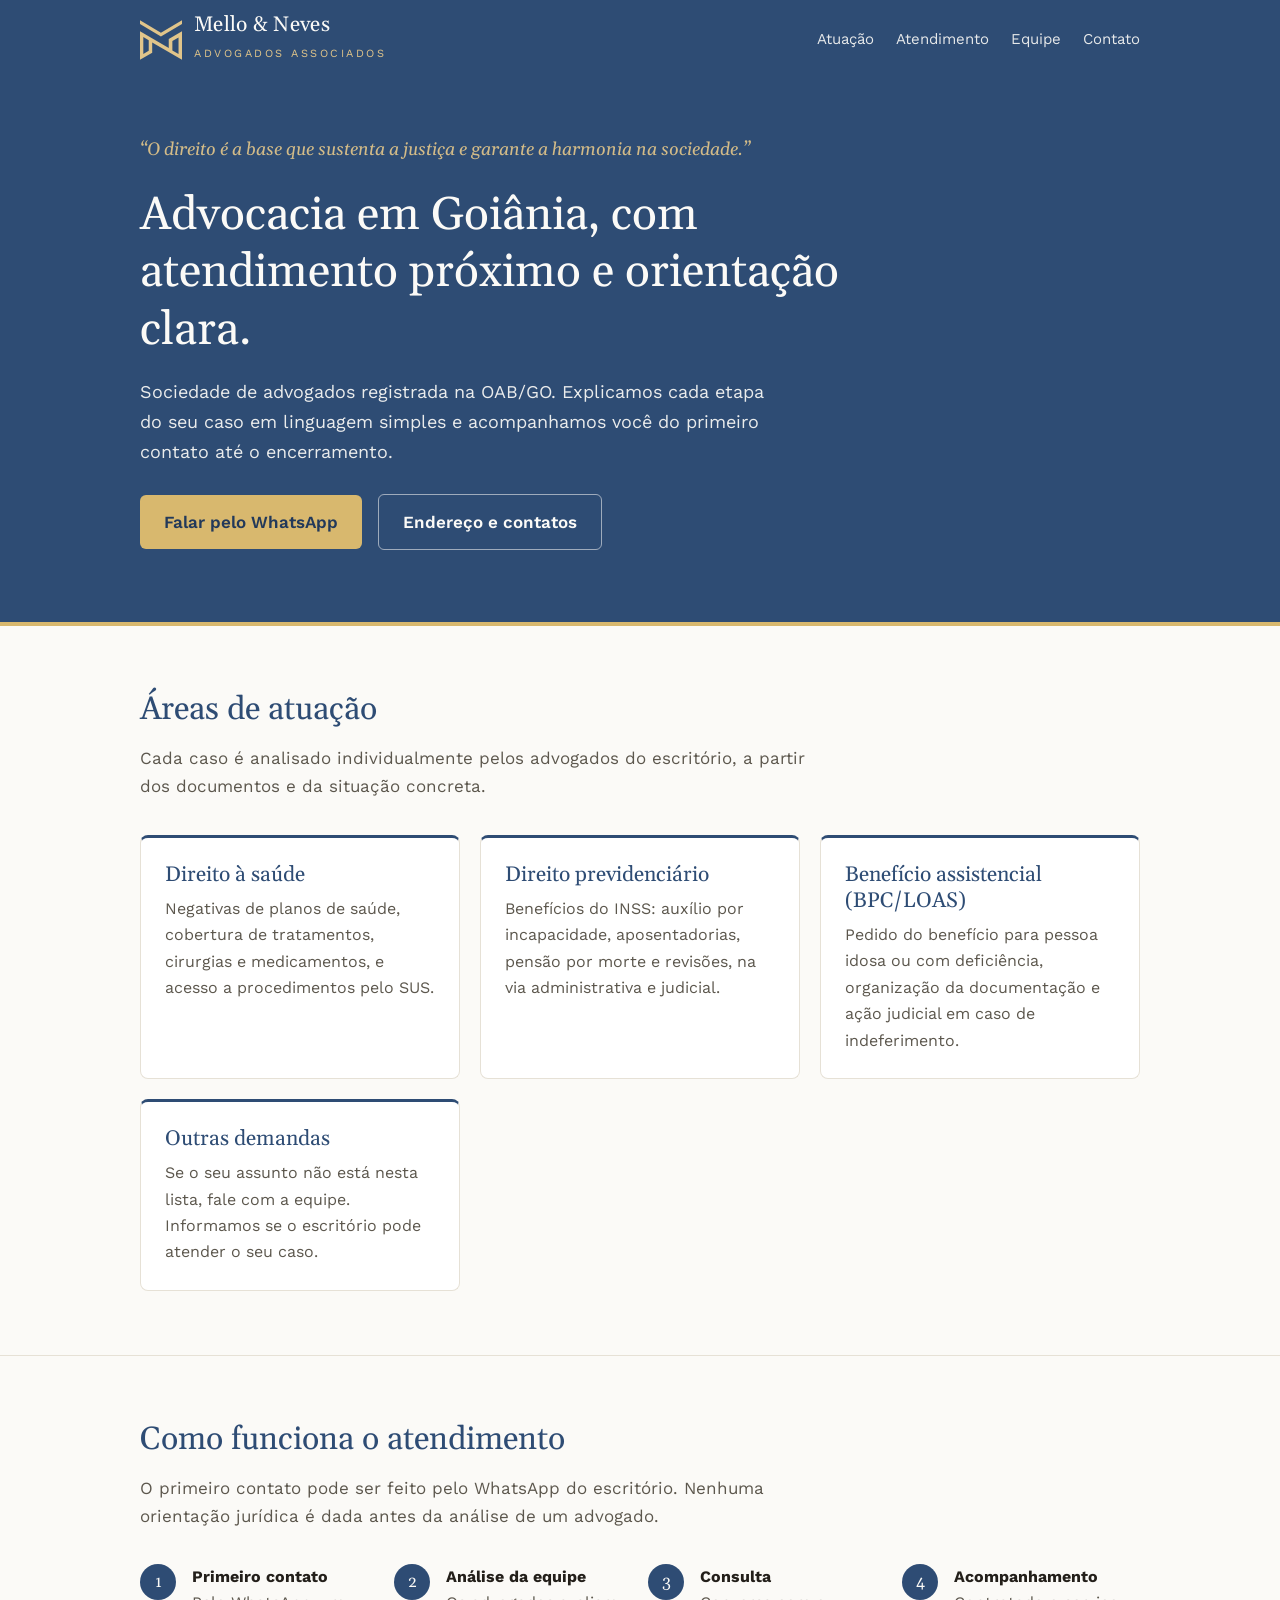
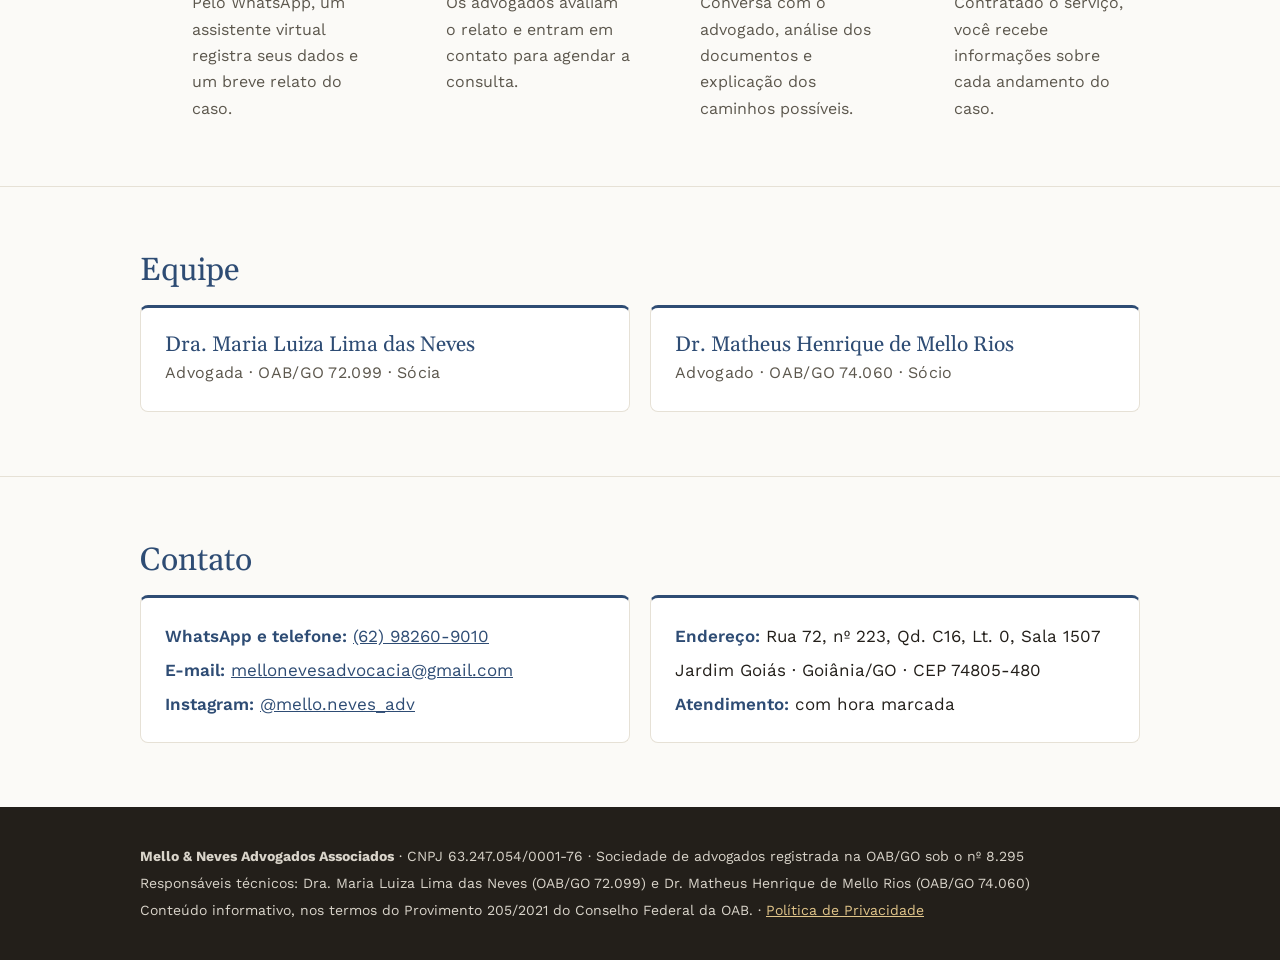
==== index.html @ 1bf3e67e "Site do escritorio: pagina inicial e politica de privacidade" ====
<!doctype html>
<html lang="pt-BR">
<head>
<meta charset="utf-8">
<meta name="viewport" content="width=device-width, initial-scale=1">
<title>Mello &amp; Neves Advogados Associados · Goiânia</title>
<meta name="description" content="Mello & Neves Advogados Associados, sociedade de advogados registrada na OAB/GO sob o nº 8.295, em Goiânia. Atuação em direito à saúde, previdenciário e assistencial (BPC/LOAS).">
<link rel="icon" href="favicon.svg" type="image/svg+xml">
<link rel="preconnect" href="https://fonts.googleapis.com">
<link rel="preconnect" href="https://fonts.gstatic.com" crossorigin>
<link href="https://fonts.googleapis.com/css2?family=Gelasio&family=Work+Sans:wght@400;600&display=swap" rel="stylesheet">
<link rel="stylesheet" href="estilo.css">
</head>
<body>

<header class="topo">
  <div class="conteudo">
    <a class="marca" href="#inicio" aria-label="Mello & Neves Advogados Associados, início">
      <svg viewBox="0 0 279 263" aria-hidden="true"><path fill="#E1C58A" fill-rule="evenodd" d="M0,0 L139,83 L279,0 L279,26 L139,108 L0,26 Z M0,73 L0,263 L81,217 L81,148 L279,263 L279,73 L191,125 L191,185 Z M22,112 L58,133 L58,203 L22,224 Z M215,138 L256,115 L256,224 L215,201 Z"/></svg>
      <div><strong>Mello &amp; Neves</strong><span>Advogados Associados</span></div>
    </a>
    <nav class="menu" aria-label="Seções">
      <a href="#atuacao">Atuação</a>
      <a href="#atendimento">Atendimento</a>
      <a href="#equipe">Equipe</a>
      <a href="#contato">Contato</a>
    </nav>
  </div>
</header>

<main id="inicio">
  <div class="abertura">
    <div class="conteudo">
      <p class="lema">“O direito é a base que sustenta a justiça e garante a harmonia na sociedade.”</p>
      <h1>Advocacia em Goiânia, com atendimento próximo e orientação clara.</h1>
      <p>Sociedade de advogados registrada na OAB/GO. Explicamos cada etapa do seu caso em linguagem simples e acompanhamos você do primeiro contato até o encerramento.</p>
      <a class="botao" href="https://wa.me/5562982609010">Falar pelo WhatsApp</a>
      <a class="botao secundario" href="#contato">Endereço e contatos</a>
    </div>
  </div>

  <section id="atuacao">
    <div class="conteudo">
      <h2>Áreas de atuação</h2>
      <p class="intro">Cada caso é analisado individualmente pelos advogados do escritório, a partir dos documentos e da situação concreta.</p>
      <div class="grade">
        <article class="cartao">
          <h3>Direito à saúde</h3>
          <p>Negativas de planos de saúde, cobertura de tratamentos, cirurgias e medicamentos, e acesso a procedimentos pelo SUS.</p>
        </article>
        <article class="cartao">
          <h3>Direito previdenciário</h3>
          <p>Benefícios do INSS: auxílio por incapacidade, aposentadorias, pensão por morte e revisões, na via administrativa e judicial.</p>
        </article>
        <article class="cartao">
          <h3>Benefício assistencial (BPC/LOAS)</h3>
          <p>Pedido do benefício para pessoa idosa ou com deficiência, organização da documentação e ação judicial em caso de indeferimento.</p>
        </article>
        <article class="cartao">
          <h3>Outras demandas</h3>
          <p>Se o seu assunto não está nesta lista, fale com a equipe. Informamos se o escritório pode atender o seu caso.</p>
        </article>
      </div>
    </div>
  </section>

  <section id="atendimento">
    <div class="conteudo">
      <h2>Como funciona o atendimento</h2>
      <p class="intro">O primeiro contato pode ser feito pelo WhatsApp do escritório. Nenhuma orientação jurídica é dada antes da análise de um advogado.</p>
      <ol class="passos">
        <li><strong>Primeiro contato</strong>Pelo WhatsApp, um assistente virtual registra seus dados e um breve relato do caso.</li>
        <li><strong>Análise da equipe</strong>Os advogados avaliam o relato e entram em contato para agendar a consulta.</li>
        <li><strong>Consulta</strong>Conversa com o advogado, análise dos documentos e explicação dos caminhos possíveis.</li>
        <li><strong>Acompanhamento</strong>Contratado o serviço, você recebe informações sobre cada andamento do caso.</li>
      </ol>
    </div>
  </section>

  <section id="equipe" class="equipe">
    <div class="conteudo">
      <h2>Equipe</h2>
      <div class="grade">
        <article class="cartao">
          <h3>Dra. Maria Luiza Lima das Neves</h3>
          <p class="oab">Advogada · OAB/GO 72.099 · Sócia</p>
        </article>
        <article class="cartao">
          <h3>Dr. Matheus Henrique de Mello Rios</h3>
          <p class="oab">Advogado · OAB/GO 74.060 · Sócio</p>
        </article>
      </div>
    </div>
  </section>

  <section id="contato">
    <div class="conteudo">
      <h2>Contato</h2>
      <div class="grade">
        <address class="contato-dados cartao">
          <span><b>WhatsApp e telefone:</b> <a href="https://wa.me/5562982609010">(62) 98260-9010</a></span>
          <span><b>E-mail:</b> <a href="mailto:mellonevesadvocacia@gmail.com">mellonevesadvocacia@gmail.com</a></span>
          <span><b>Instagram:</b> <a href="https://www.instagram.com/mello.neves_adv/">@mello.neves_adv</a></span>
        </address>
        <address class="contato-dados cartao">
          <span><b>Endereço:</b> Rua 72, nº 223, Qd. C16, Lt. 0, Sala 1507</span>
          <span>Jardim Goiás · Goiânia/GO · CEP 74805-480</span>
          <span><b>Atendimento:</b> com hora marcada</span>
        </address>
      </div>
    </div>
  </section>
</main>

<footer class="rodape">
  <div class="conteudo">
    <p><strong>Mello &amp; Neves Advogados Associados</strong> · CNPJ 63.247.054/0001-76 · Sociedade de advogados registrada na OAB/GO sob o nº 8.295</p>
    <p>Responsáveis técnicos: Dra. Maria Luiza Lima das Neves (OAB/GO 72.099) e Dr. Matheus Henrique de Mello Rios (OAB/GO 74.060)</p>
    <p>Conteúdo informativo, nos termos do Provimento 205/2021 do Conselho Federal da OAB. · <a href="privacidade.html">Política de Privacidade</a></p>
  </div>
</footer>

</body>
</html>
---- estilo.css ----
/* Mello & Neves — identidade visual: azul #2E4C74, papel #FBFAF7, tinta #231F1A, dourado só como acento */
:root {
  --azul: #2E4C74;
  --azul-escuro: #22395a;
  --papel: #FBFAF7;
  --tinta: #231F1A;
  --grafite: #5C574D;
  --dourado: #D8B86E;
  --dourado-logo: #E1C58A;
  --areia: #B1A892;
  --linha: #E6E1D6;
  --titulo: Georgia, "Gelasio", "Times New Roman", serif;
  --texto: "Work Sans", system-ui, -apple-system, "Segoe UI", Arial, sans-serif;
}
* { box-sizing: border-box; }
html { scroll-behavior: smooth; }
body {
  margin: 0;
  background: var(--papel);
  color: var(--tinta);
  font-family: var(--texto);
  font-size: 17px;
  line-height: 1.65;
}
a { color: var(--azul); }
a:focus-visible, .botao:focus-visible { outline: 3px solid var(--dourado); outline-offset: 3px; }
.conteudo { max-width: 1040px; margin: 0 auto; padding: 0 20px; }
h1, h2, h3 { font-family: var(--titulo); font-weight: normal; color: var(--azul); line-height: 1.25; }
h1 { font-size: clamp(30px, 5vw, 46px); margin: 0 0 18px; }
h2 { font-size: clamp(25px, 3.6vw, 32px); margin: 0 0 14px; }
h3 { font-size: 21px; margin: 0 0 8px; }

/* Cabeçalho */
.topo { background: var(--azul); color: var(--papel); }
.topo .conteudo { display: flex; align-items: center; justify-content: space-between; gap: 16px; padding-top: 14px; padding-bottom: 14px; flex-wrap: wrap; }
.marca { display: flex; align-items: center; gap: 12px; color: var(--papel); text-decoration: none; }
.marca svg { width: 42px; height: 40px; flex: none; }
.marca strong { font-family: var(--titulo); font-weight: normal; font-size: 21px; letter-spacing: .3px; display: block; line-height: 1.1; }
.marca span { font-size: 11px; letter-spacing: 2.5px; text-transform: uppercase; color: var(--dourado-logo); }
.menu { display: flex; gap: 22px; flex-wrap: wrap; }
.menu a { color: var(--papel); text-decoration: none; font-size: 15px; opacity: .9; }
.menu a:hover { opacity: 1; text-decoration: underline; text-decoration-color: var(--dourado); text-underline-offset: 6px; }

/* Abertura */
.abertura { background: var(--azul); color: var(--papel); padding: 56px 0 72px; border-bottom: 4px solid var(--dourado); }
.abertura h1 { color: var(--papel); max-width: 720px; }
.abertura p { max-width: 640px; font-size: 18px; opacity: .92; margin: 0 0 28px; }
.lema { font-family: var(--titulo); font-style: italic; color: var(--dourado-logo); font-size: 17px; margin-bottom: 22px !important; }
.botao { display: inline-block; background: var(--dourado); color: var(--azul-escuro); font-weight: 600; text-decoration: none; padding: 13px 24px; border-radius: 6px; }
.botao:hover { background: var(--dourado-logo); }
.botao.secundario { background: transparent; color: var(--papel); border: 1px solid rgba(251,250,247,.55); margin-left: 10px; }

/* Seções */
section { padding: 64px 0; }
section + section { border-top: 1px solid var(--linha); }
.intro { max-width: 700px; color: var(--grafite); margin: 0 0 34px; }
.grade { display: grid; grid-template-columns: repeat(auto-fit, minmax(260px, 1fr)); gap: 20px; }
.cartao { background: #fff; border: 1px solid var(--linha); border-top: 3px solid var(--azul); border-radius: 8px; padding: 24px; }
.cartao p { margin: 0; color: var(--grafite); font-size: 16px; }
.passos { counter-reset: passo; list-style: none; padding: 0; margin: 0; display: grid; gap: 16px; grid-template-columns: repeat(auto-fit, minmax(220px, 1fr)); }
.passos li { counter-increment: passo; padding-left: 52px; position: relative; color: var(--grafite); font-size: 16px; }
.passos li::before { content: counter(passo); position: absolute; left: 0; top: 0; width: 36px; height: 36px; border-radius: 50%; background: var(--azul); color: var(--papel); font-family: var(--titulo); display: grid; place-items: center; }
.passos strong { color: var(--tinta); display: block; }
.equipe .cartao h3 { margin-bottom: 2px; }
.oab { font-size: 14px; color: var(--grafite); letter-spacing: .3px; }
.contato-dados { display: grid; gap: 6px; font-style: normal; }
.contato-dados b { color: var(--azul); font-weight: 600; }

/* Rodapé */
.rodape { background: var(--tinta); color: #d9d4ca; font-size: 14px; padding: 34px 0; }
.rodape a { color: var(--dourado-logo); }
.rodape p { margin: 4px 0; }

/* Página de texto (privacidade) */
.texto { max-width: 760px; padding: 48px 20px 72px; margin: 0 auto; }
.texto h2 { font-size: 24px; margin-top: 38px; }
.texto p, .texto li { color: var(--tinta); }
.texto .atualizado { color: var(--grafite); font-size: 15px; }

@media (max-width: 600px) {
  body { font-size: 16px; }
  .menu { gap: 16px; }
  .abertura { padding: 40px 0 52px; }
  .botao.secundario { margin: 12px 0 0; }
  section { padding: 48px 0; }
}
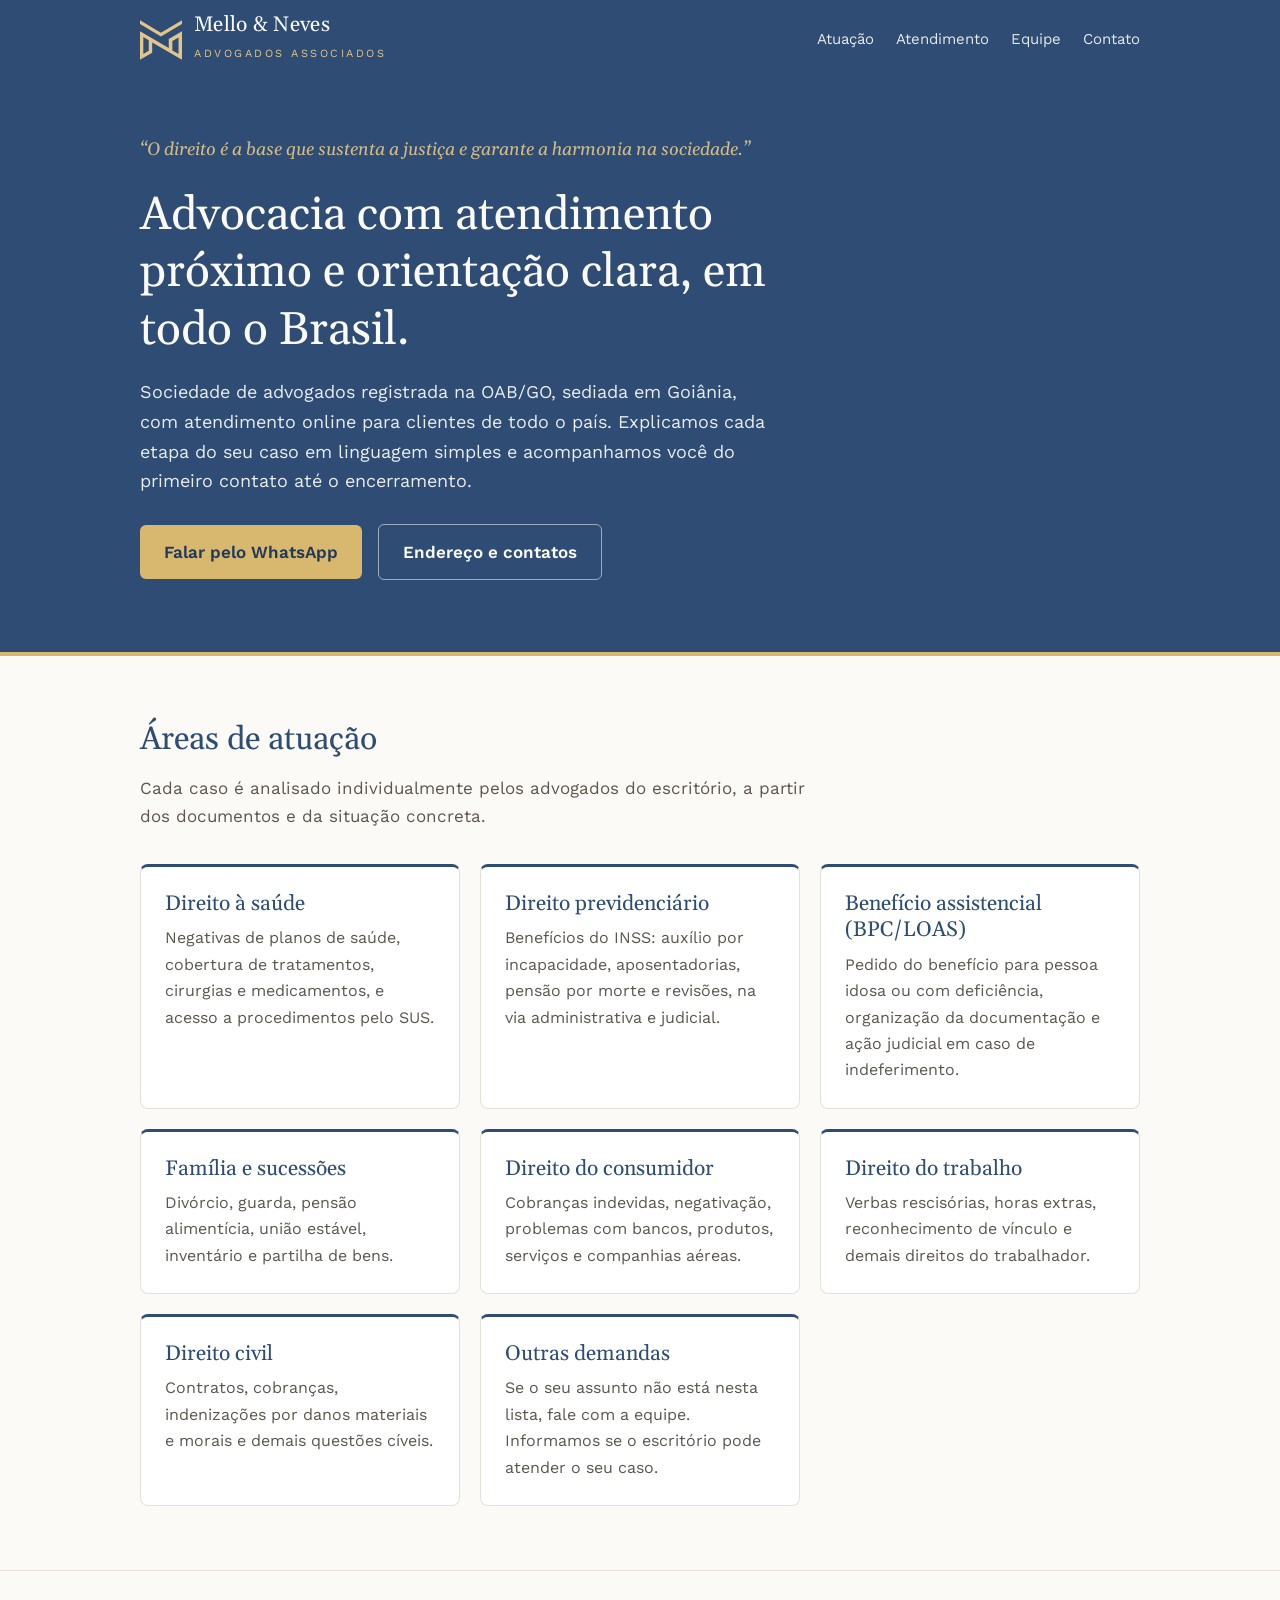
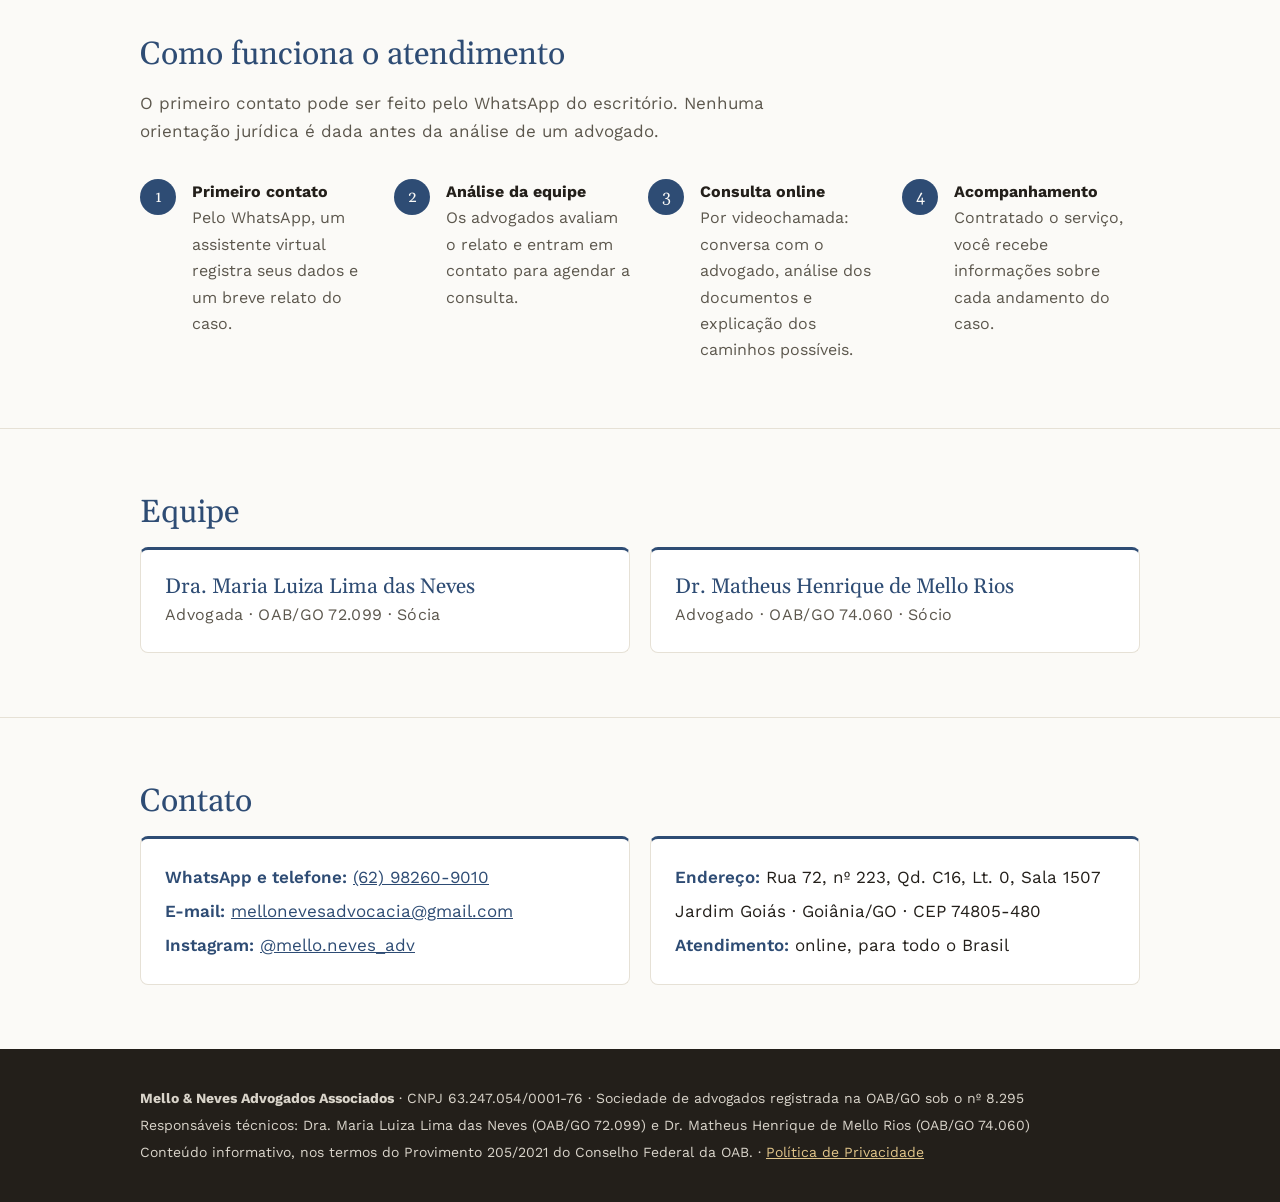
==== commit 997981d0: "Areas, atendimento online em todo o Brasil" ====
--- a/index.html
+++ b/index.html
@@ -3,8 +3,8 @@
 <head>
 <meta charset="utf-8">
 <meta name="viewport" content="width=device-width, initial-scale=1">
-<title>Mello &amp; Neves Advogados Associados · Goiânia</title>
-<meta name="description" content="Mello & Neves Advogados Associados, sociedade de advogados registrada na OAB/GO sob o nº 8.295, em Goiânia. Atuação em direito à saúde, previdenciário e assistencial (BPC/LOAS).">
+<title>Mello &amp; Neves Advogados Associados</title>
+<meta name="description" content="Mello & Neves Advogados Associados, sociedade de advogados registrada na OAB/GO sob o nº 8.295, sediada em Goiânia, com atendimento online em todo o Brasil. Saúde, previdenciário, BPC/LOAS, família, consumidor, trabalho e cível.">
 <link rel="icon" href="favicon.svg" type="image/svg+xml">
 <link rel="preconnect" href="https://fonts.googleapis.com">
 <link rel="preconnect" href="https://fonts.gstatic.com" crossorigin>
@@ -32,8 +32,8 @@
   <div class="abertura">
     <div class="conteudo">
       <p class="lema">“O direito é a base que sustenta a justiça e garante a harmonia na sociedade.”</p>
-      <h1>Advocacia em Goiânia, com atendimento próximo e orientação clara.</h1>
-      <p>Sociedade de advogados registrada na OAB/GO. Explicamos cada etapa do seu caso em linguagem simples e acompanhamos você do primeiro contato até o encerramento.</p>
+      <h1>Advocacia com atendimento próximo e orientação clara, em todo o Brasil.</h1>
+      <p>Sociedade de advogados registrada na OAB/GO, sediada em Goiânia, com atendimento online para clientes de todo o país. Explicamos cada etapa do seu caso em linguagem simples e acompanhamos você do primeiro contato até o encerramento.</p>
       <a class="botao" href="https://wa.me/5562982609010">Falar pelo WhatsApp</a>
       <a class="botao secundario" href="#contato">Endereço e contatos</a>
     </div>
@@ -57,6 +57,22 @@
           <p>Pedido do benefício para pessoa idosa ou com deficiência, organização da documentação e ação judicial em caso de indeferimento.</p>
         </article>
         <article class="cartao">
+          <h3>Família e sucessões</h3>
+          <p>Divórcio, guarda, pensão alimentícia, união estável, inventário e partilha de bens.</p>
+        </article>
+        <article class="cartao">
+          <h3>Direito do consumidor</h3>
+          <p>Cobranças indevidas, negativação, problemas com bancos, produtos, serviços e companhias aéreas.</p>
+        </article>
+        <article class="cartao">
+          <h3>Direito do trabalho</h3>
+          <p>Verbas rescisórias, horas extras, reconhecimento de vínculo e demais direitos do trabalhador.</p>
+        </article>
+        <article class="cartao">
+          <h3>Direito civil</h3>
+          <p>Contratos, cobranças, indenizações por danos materiais e morais e demais questões cíveis.</p>
+        </article>
+        <article class="cartao">
           <h3>Outras demandas</h3>
           <p>Se o seu assunto não está nesta lista, fale com a equipe. Informamos se o escritório pode atender o seu caso.</p>
         </article>
@@ -71,7 +87,7 @@
       <ol class="passos">
         <li><strong>Primeiro contato</strong>Pelo WhatsApp, um assistente virtual registra seus dados e um breve relato do caso.</li>
         <li><strong>Análise da equipe</strong>Os advogados avaliam o relato e entram em contato para agendar a consulta.</li>
-        <li><strong>Consulta</strong>Conversa com o advogado, análise dos documentos e explicação dos caminhos possíveis.</li>
+        <li><strong>Consulta online</strong>Por videochamada: conversa com o advogado, análise dos documentos e explicação dos caminhos possíveis.</li>
         <li><strong>Acompanhamento</strong>Contratado o serviço, você recebe informações sobre cada andamento do caso.</li>
       </ol>
     </div>
@@ -105,7 +121,7 @@
         <address class="contato-dados cartao">
           <span><b>Endereço:</b> Rua 72, nº 223, Qd. C16, Lt. 0, Sala 1507</span>
           <span>Jardim Goiás · Goiânia/GO · CEP 74805-480</span>
-          <span><b>Atendimento:</b> com hora marcada</span>
+          <span><b>Atendimento:</b> online, para todo o Brasil</span>
         </address>
       </div>
     </div>
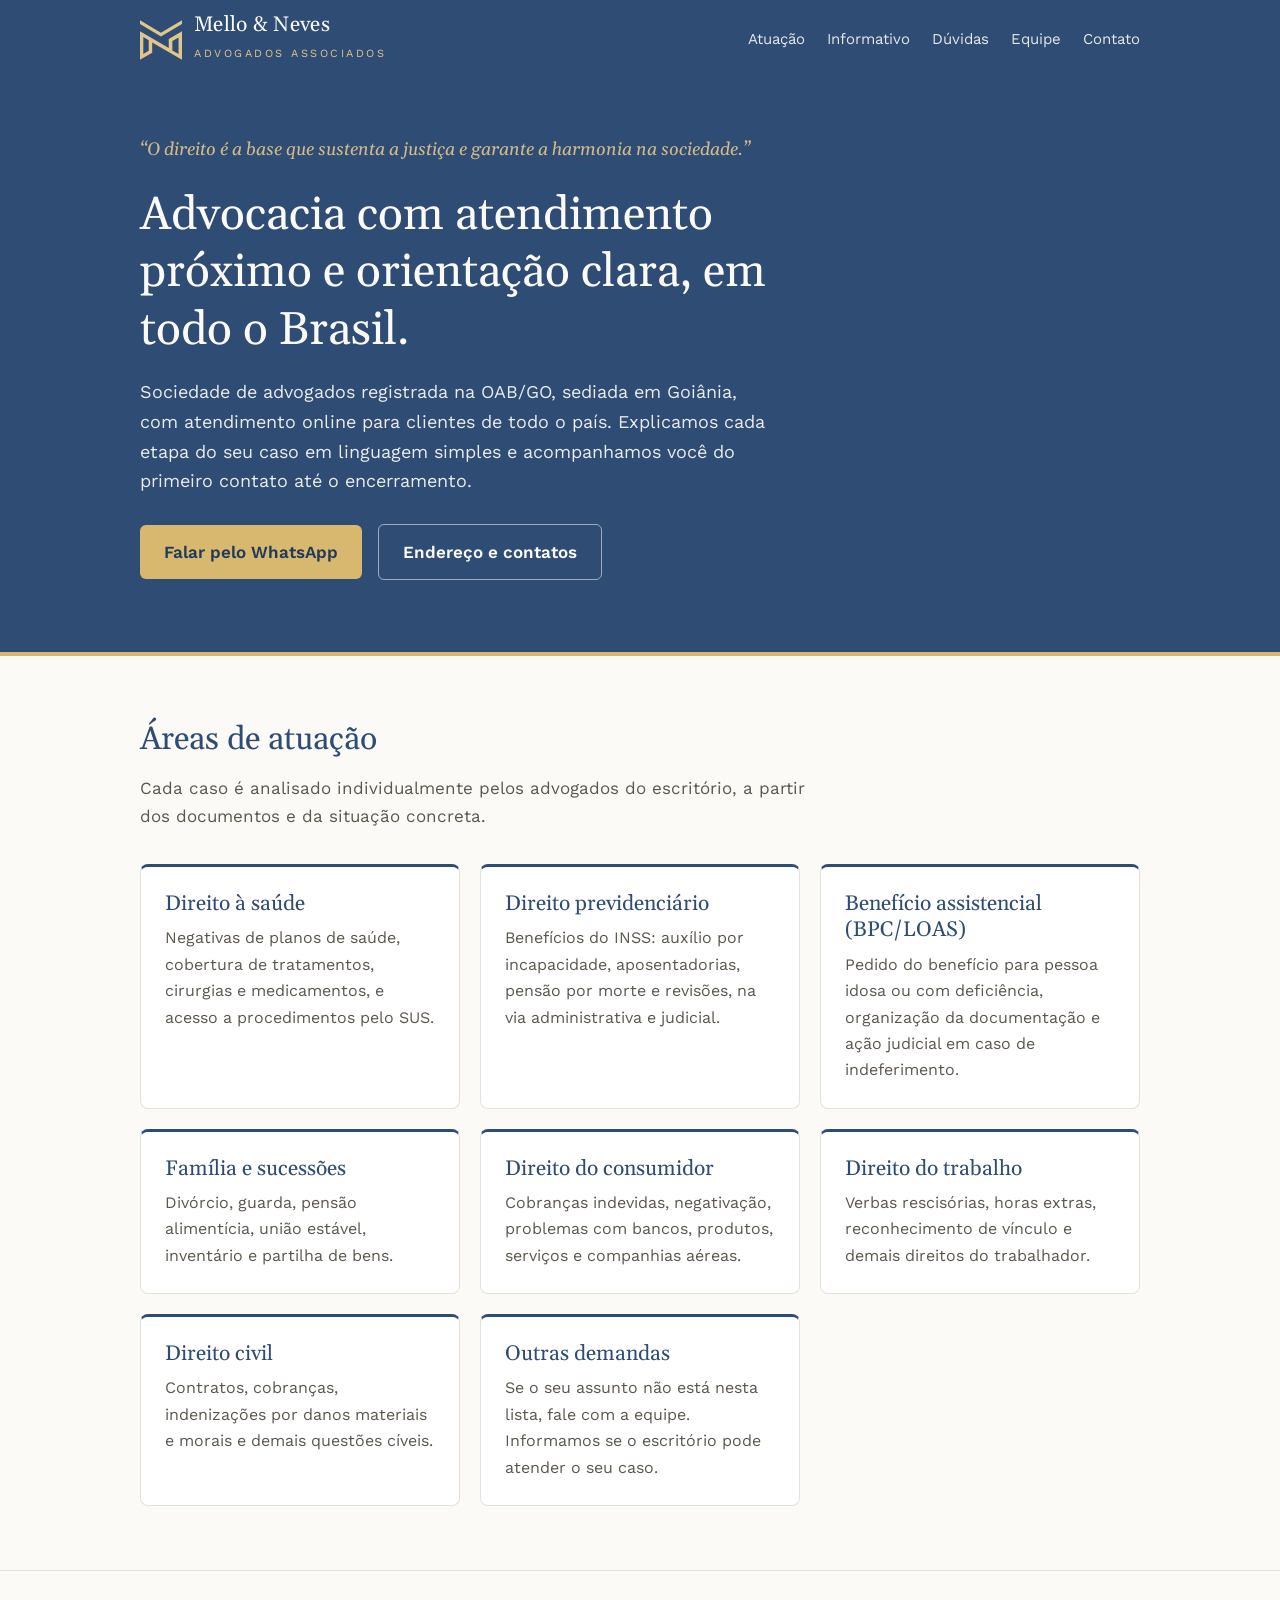
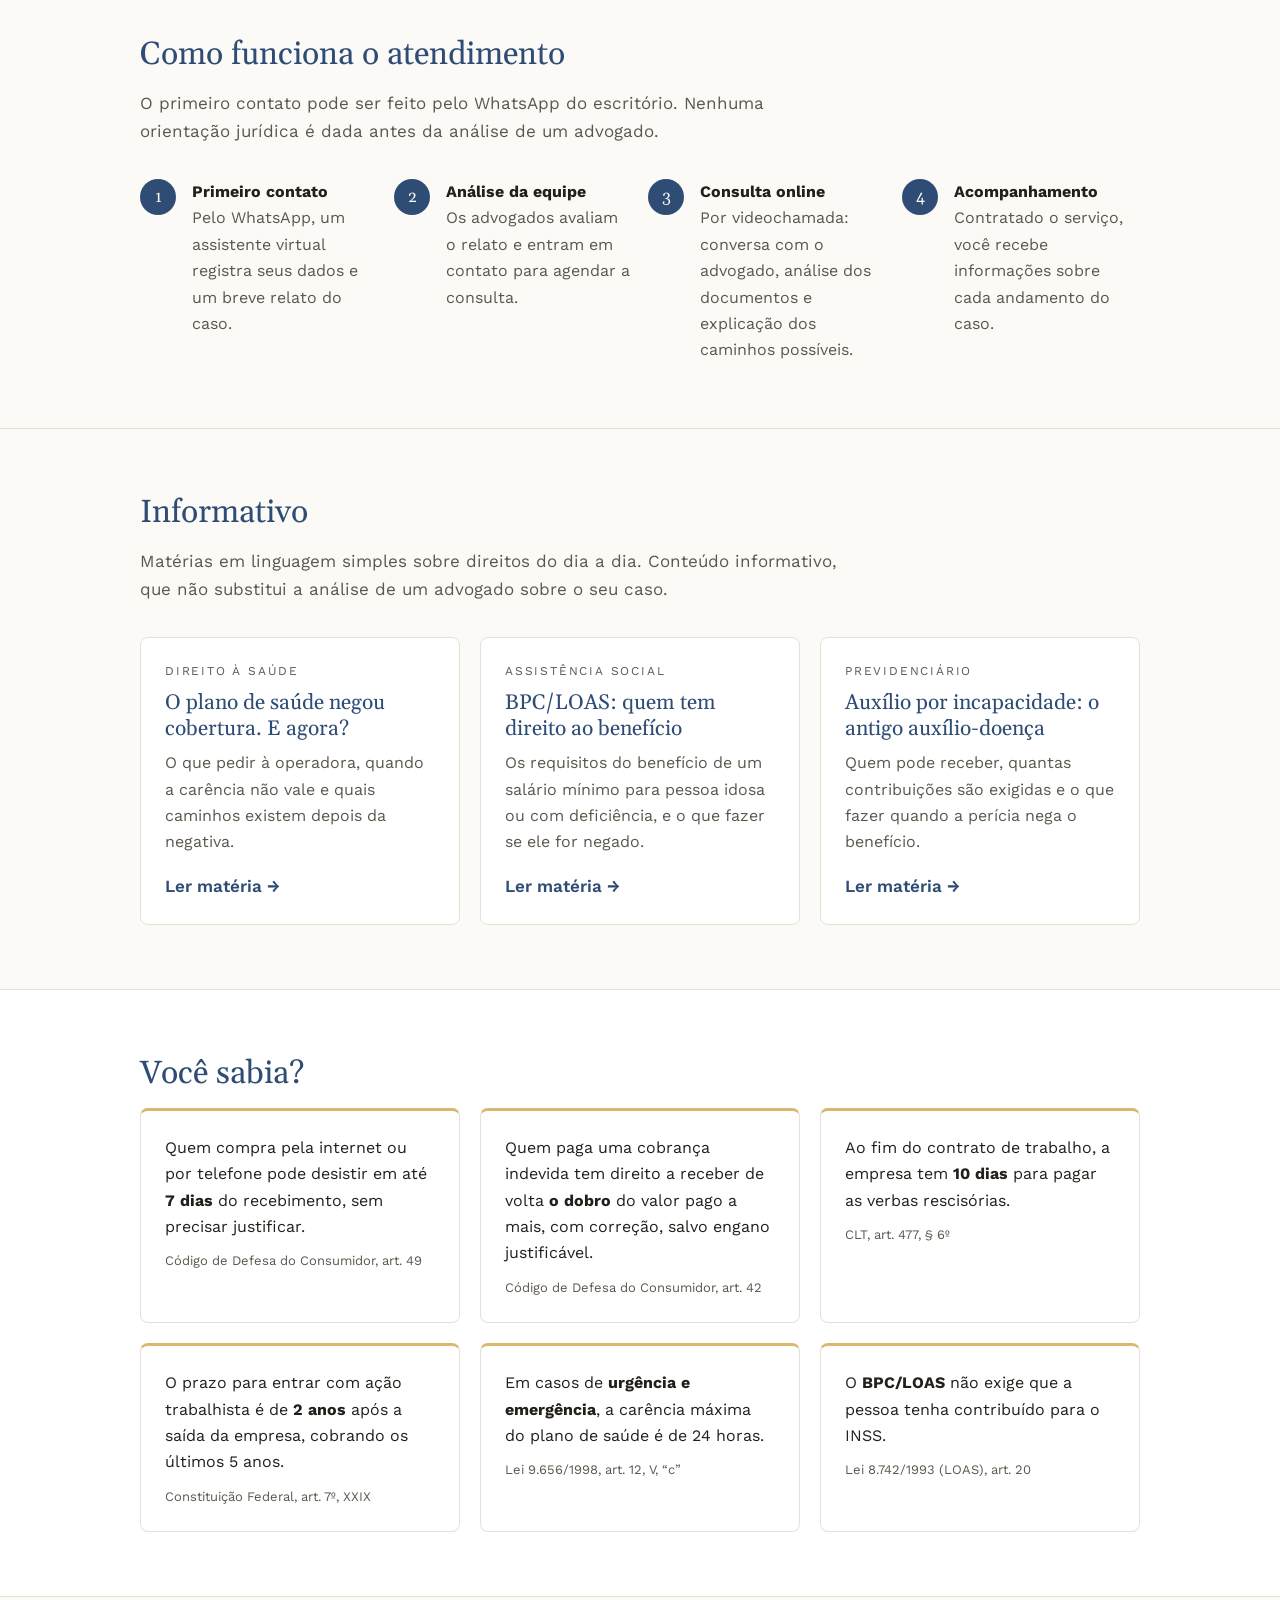
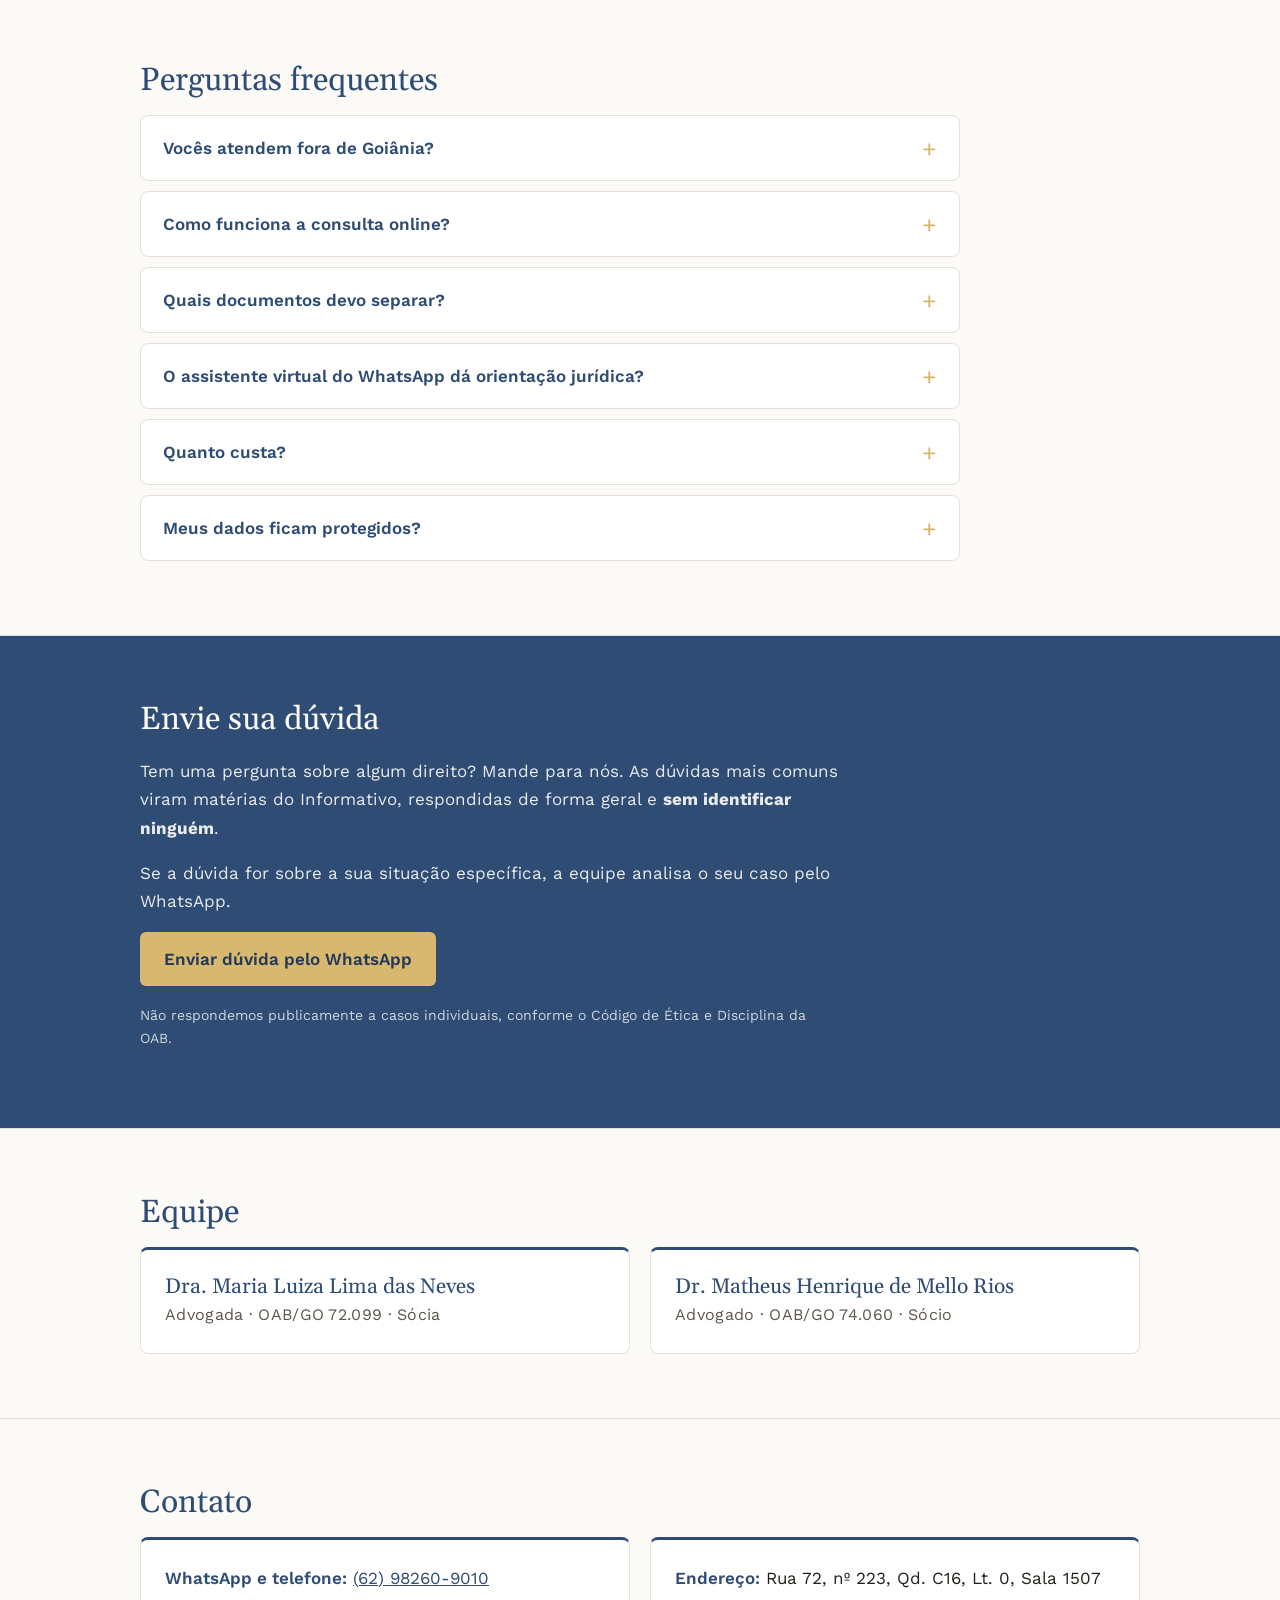
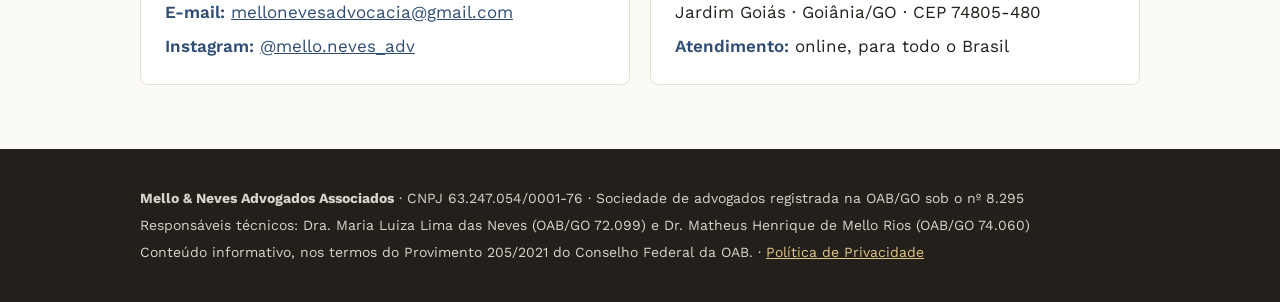
==== commit 74593c5c: "Informativo, Voce sabia, perguntas frequentes e envio de duvidas (RASCUNHO, nao publicado)" ====
--- a/index.html
+++ b/index.html
@@ -21,7 +21,8 @@
     </a>
     <nav class="menu" aria-label="Seções">
       <a href="#atuacao">Atuação</a>
-      <a href="#atendimento">Atendimento</a>
+      <a href="#informativo">Informativo</a>
+      <a href="#perguntas">Dúvidas</a>
       <a href="#equipe">Equipe</a>
       <a href="#contato">Contato</a>
     </nav>
@@ -90,6 +91,87 @@
         <li><strong>Consulta online</strong>Por videochamada: conversa com o advogado, análise dos documentos e explicação dos caminhos possíveis.</li>
         <li><strong>Acompanhamento</strong>Contratado o serviço, você recebe informações sobre cada andamento do caso.</li>
       </ol>
+    </div>
+  </section>
+
+  <section id="informativo">
+    <div class="conteudo">
+      <h2>Informativo</h2>
+      <p class="intro">Matérias em linguagem simples sobre direitos do dia a dia. Conteúdo informativo, que não substitui a análise de um advogado sobre o seu caso.</p>
+      <div class="materias">
+        <article class="materia">
+          <span class="tema">Direito à saúde</span>
+          <h3><a href="artigos/plano-de-saude-negou.html">O plano de saúde negou cobertura. E agora?</a></h3>
+          <p>O que pedir à operadora, quando a carência não vale e quais caminhos existem depois da negativa.</p>
+          <a class="ler" href="artigos/plano-de-saude-negou.html">Ler matéria →</a>
+        </article>
+        <article class="materia">
+          <span class="tema">Assistência social</span>
+          <h3><a href="artigos/bpc-loas-quem-tem-direito.html">BPC/LOAS: quem tem direito ao benefício</a></h3>
+          <p>Os requisitos do benefício de um salário mínimo para pessoa idosa ou com deficiência, e o que fazer se ele for negado.</p>
+          <a class="ler" href="artigos/bpc-loas-quem-tem-direito.html">Ler matéria →</a>
+        </article>
+        <article class="materia">
+          <span class="tema">Previdenciário</span>
+          <h3><a href="artigos/auxilio-por-incapacidade.html">Auxílio por incapacidade: o antigo auxílio-doença</a></h3>
+          <p>Quem pode receber, quantas contribuições são exigidas e o que fazer quando a perícia nega o benefício.</p>
+          <a class="ler" href="artigos/auxilio-por-incapacidade.html">Ler matéria →</a>
+        </article>
+      </div>
+    </div>
+  </section>
+
+  <section class="saber">
+    <div class="conteudo">
+      <h2>Você sabia?</h2>
+      <div class="grade">
+        <div class="cartao"><p>Quem compra pela internet ou por telefone pode desistir em até <strong>7 dias</strong> do recebimento, sem precisar justificar.</p><span class="fonte">Código de Defesa do Consumidor, art. 49</span></div>
+        <div class="cartao"><p>Quem paga uma cobrança indevida tem direito a receber de volta <strong>o dobro</strong> do valor pago a mais, com correção, salvo engano justificável.</p><span class="fonte">Código de Defesa do Consumidor, art. 42</span></div>
+        <div class="cartao"><p>Ao fim do contrato de trabalho, a empresa tem <strong>10 dias</strong> para pagar as verbas rescisórias.</p><span class="fonte">CLT, art. 477, § 6º</span></div>
+        <div class="cartao"><p>O prazo para entrar com ação trabalhista é de <strong>2 anos</strong> após a saída da empresa, cobrando os últimos 5 anos.</p><span class="fonte">Constituição Federal, art. 7º, XXIX</span></div>
+        <div class="cartao"><p>Em casos de <strong>urgência e emergência</strong>, a carência máxima do plano de saúde é de 24 horas.</p><span class="fonte">Lei 9.656/1998, art. 12, V, “c”</span></div>
+        <div class="cartao"><p>O <strong>BPC/LOAS</strong> não exige que a pessoa tenha contribuído para o INSS.</p><span class="fonte">Lei 8.742/1993 (LOAS), art. 20</span></div>
+      </div>
+    </div>
+  </section>
+
+  <section id="perguntas" class="faq">
+    <div class="conteudo">
+      <h2>Perguntas frequentes</h2>
+      <details>
+        <summary>Vocês atendem fora de Goiânia?</summary>
+        <p>Sim. O atendimento é online, por WhatsApp e videochamada, para clientes de todo o Brasil. Processos eletrônicos permitem atuar em qualquer estado.</p>
+      </details>
+      <details>
+        <summary>Como funciona a consulta online?</summary>
+        <p>Depois do primeiro contato pelo WhatsApp, a equipe agenda uma videochamada. Você conversa com o advogado, envia os documentos e recebe a explicação dos caminhos possíveis para o seu caso.</p>
+      </details>
+      <details>
+        <summary>Quais documentos devo separar?</summary>
+        <p>Depende do assunto. No primeiro contato pelo WhatsApp, o assistente virtual informa a lista de documentos mais importantes para o seu tipo de caso.</p>
+      </details>
+      <details>
+        <summary>O assistente virtual do WhatsApp dá orientação jurídica?</summary>
+        <p>Não. Ele só registra seus dados e um breve relato para a equipe. Toda orientação é dada por um advogado, depois de analisar o seu caso. Você pode pedir a qualquer momento para falar com uma pessoa.</p>
+      </details>
+      <details>
+        <summary>Quanto custa?</summary>
+        <p>Os honorários dependem do tipo de caso e são informados pela equipe depois da análise, de forma clara e por escrito, observando a tabela da OAB/GO.</p>
+      </details>
+      <details>
+        <summary>Meus dados ficam protegidos?</summary>
+        <p>Sim. Tudo o que você nos conta é protegido pelo sigilo profissional da advocacia e pela LGPD. Veja a nossa <a href="privacidade.html">Política de Privacidade</a>.</p>
+      </details>
+    </div>
+  </section>
+
+  <section class="duvida">
+    <div class="conteudo">
+      <h2>Envie sua dúvida</h2>
+      <p>Tem uma pergunta sobre algum direito? Mande para nós. As dúvidas mais comuns viram matérias do Informativo, respondidas de forma geral e <strong>sem identificar ninguém</strong>.</p>
+      <p>Se a dúvida for sobre a sua situação específica, a equipe analisa o seu caso pelo WhatsApp.</p>
+      <a class="botao" href="https://wa.me/5562982609010?text=Ol%C3%A1!%20Tenho%20uma%20d%C3%BAvida%20para%20o%20Informativo%20do%20site%3A%20">Enviar dúvida pelo WhatsApp</a>
+      <p class="aviso">Não respondemos publicamente a casos individuais, conforme o Código de Ética e Disciplina da OAB.</p>
     </div>
   </section>
 
--- a/estilo.css
+++ b/estilo.css
@@ -66,6 +66,43 @@
 .contato-dados { display: grid; gap: 6px; font-style: normal; }
 .contato-dados b { color: var(--azul); font-weight: 600; }
 
+/* Você sabia? */
+.saber { background: #fff; }
+.saber .cartao { border-top-color: var(--dourado); }
+.saber .cartao p { color: var(--tinta); }
+.saber .fonte { display: block; margin-top: 10px; font-size: 13px; color: var(--grafite); }
+
+/* Informativo */
+.materias { display: grid; grid-template-columns: repeat(auto-fit, minmax(280px, 1fr)); gap: 20px; }
+.materia { background: #fff; border: 1px solid var(--linha); border-radius: 8px; padding: 24px; display: flex; flex-direction: column; }
+.materia .tema { font-size: 12px; letter-spacing: 1.8px; text-transform: uppercase; color: var(--grafite); margin-bottom: 8px; }
+.materia h3 a { text-decoration: none; }
+.materia h3 a:hover { text-decoration: underline; }
+.materia p { color: var(--grafite); font-size: 16px; margin: 0 0 16px; flex: 1; }
+.materia .ler { font-weight: 600; text-decoration: none; }
+.mais { margin-top: 26px; }
+
+/* Perguntas frequentes */
+.faq details { background: #fff; border: 1px solid var(--linha); border-radius: 8px; padding: 0 22px; margin-bottom: 10px; max-width: 820px; }
+.faq summary { cursor: pointer; padding: 18px 0; font-weight: 600; color: var(--azul); list-style: none; position: relative; padding-right: 28px; }
+.faq summary::-webkit-details-marker { display: none; }
+.faq summary::after { content: "+"; position: absolute; right: 0; top: 14px; font-size: 24px; font-weight: normal; color: var(--dourado); }
+.faq details[open] summary::after { content: "–"; }
+.faq details p { margin: 0 0 18px; color: var(--grafite); }
+
+/* Envie sua dúvida */
+.duvida { background: var(--azul); color: var(--papel); }
+.duvida h2 { color: var(--papel); }
+.duvida p { max-width: 700px; opacity: .92; }
+.duvida .aviso { font-size: 14px; opacity: .8; margin-top: 18px; }
+
+/* Matéria (página) */
+.artigo .tema { font-size: 13px; letter-spacing: 1.8px; text-transform: uppercase; color: var(--grafite); margin: 0 0 6px; }
+.artigo h1 { font-size: clamp(28px, 4.4vw, 38px); }
+.artigo .resumo { font-size: 19px; color: var(--grafite); }
+.artigo blockquote { margin: 26px 0; padding: 16px 20px; background: #fff; border-left: 4px solid var(--dourado); border-radius: 0 8px 8px 0; }
+.artigo .nota { margin-top: 40px; padding: 18px 20px; background: #fff; border: 1px solid var(--linha); border-radius: 8px; font-size: 15px; color: var(--grafite); }
+
 /* Rodapé */
 .rodape { background: var(--tinta); color: #d9d4ca; font-size: 14px; padding: 34px 0; }
 .rodape a { color: var(--dourado-logo); }
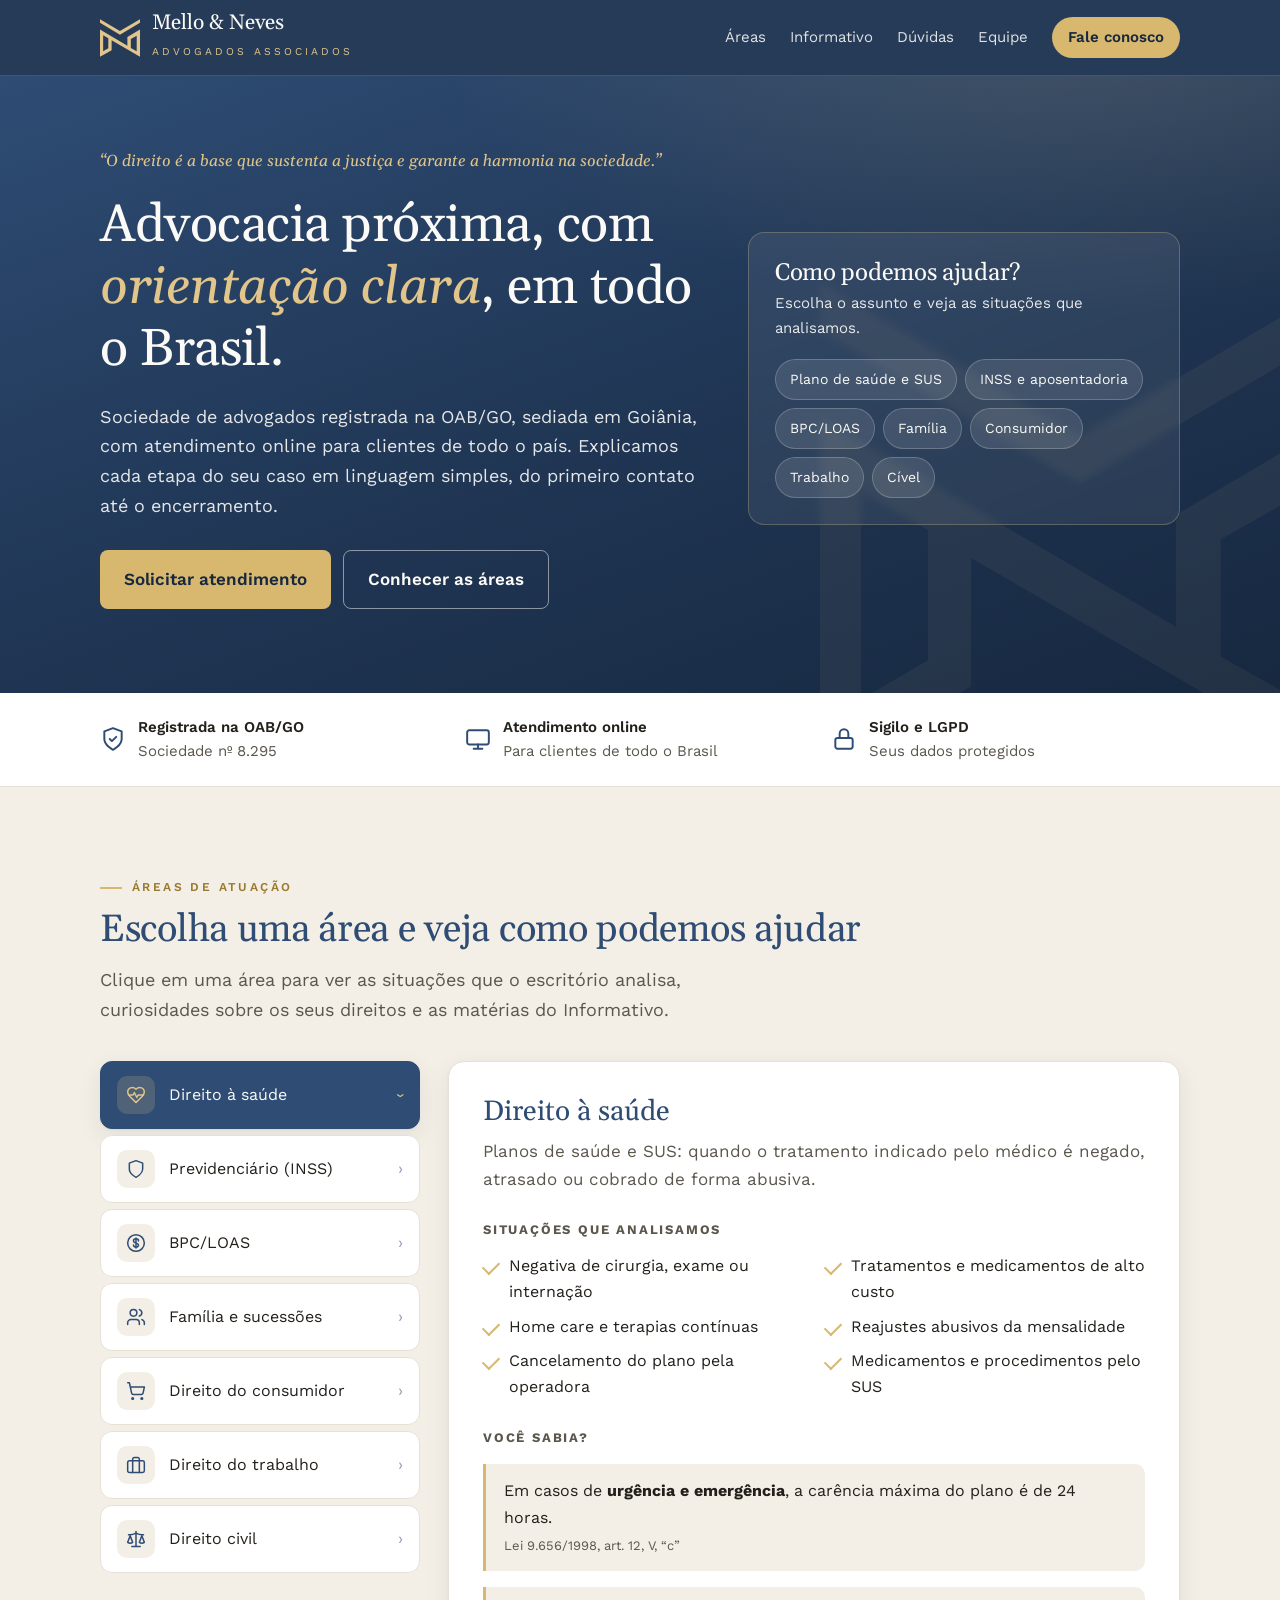
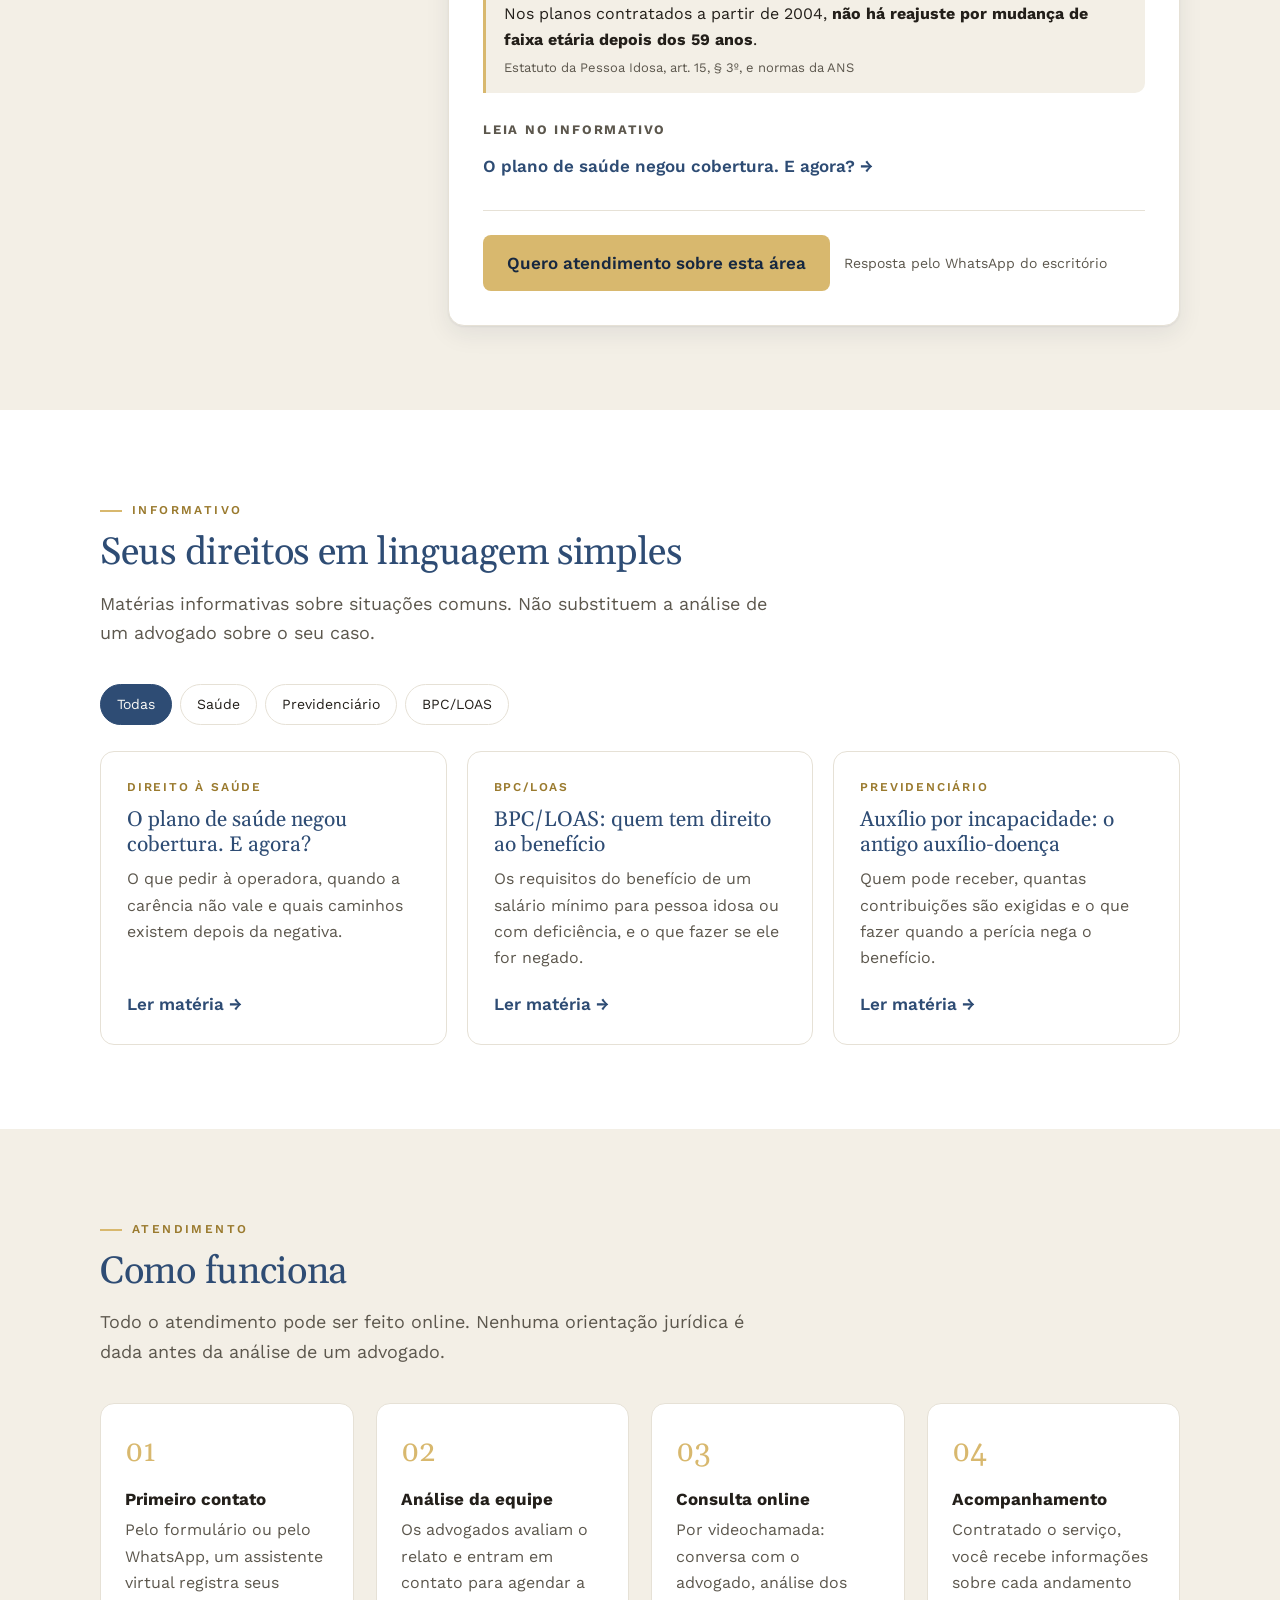
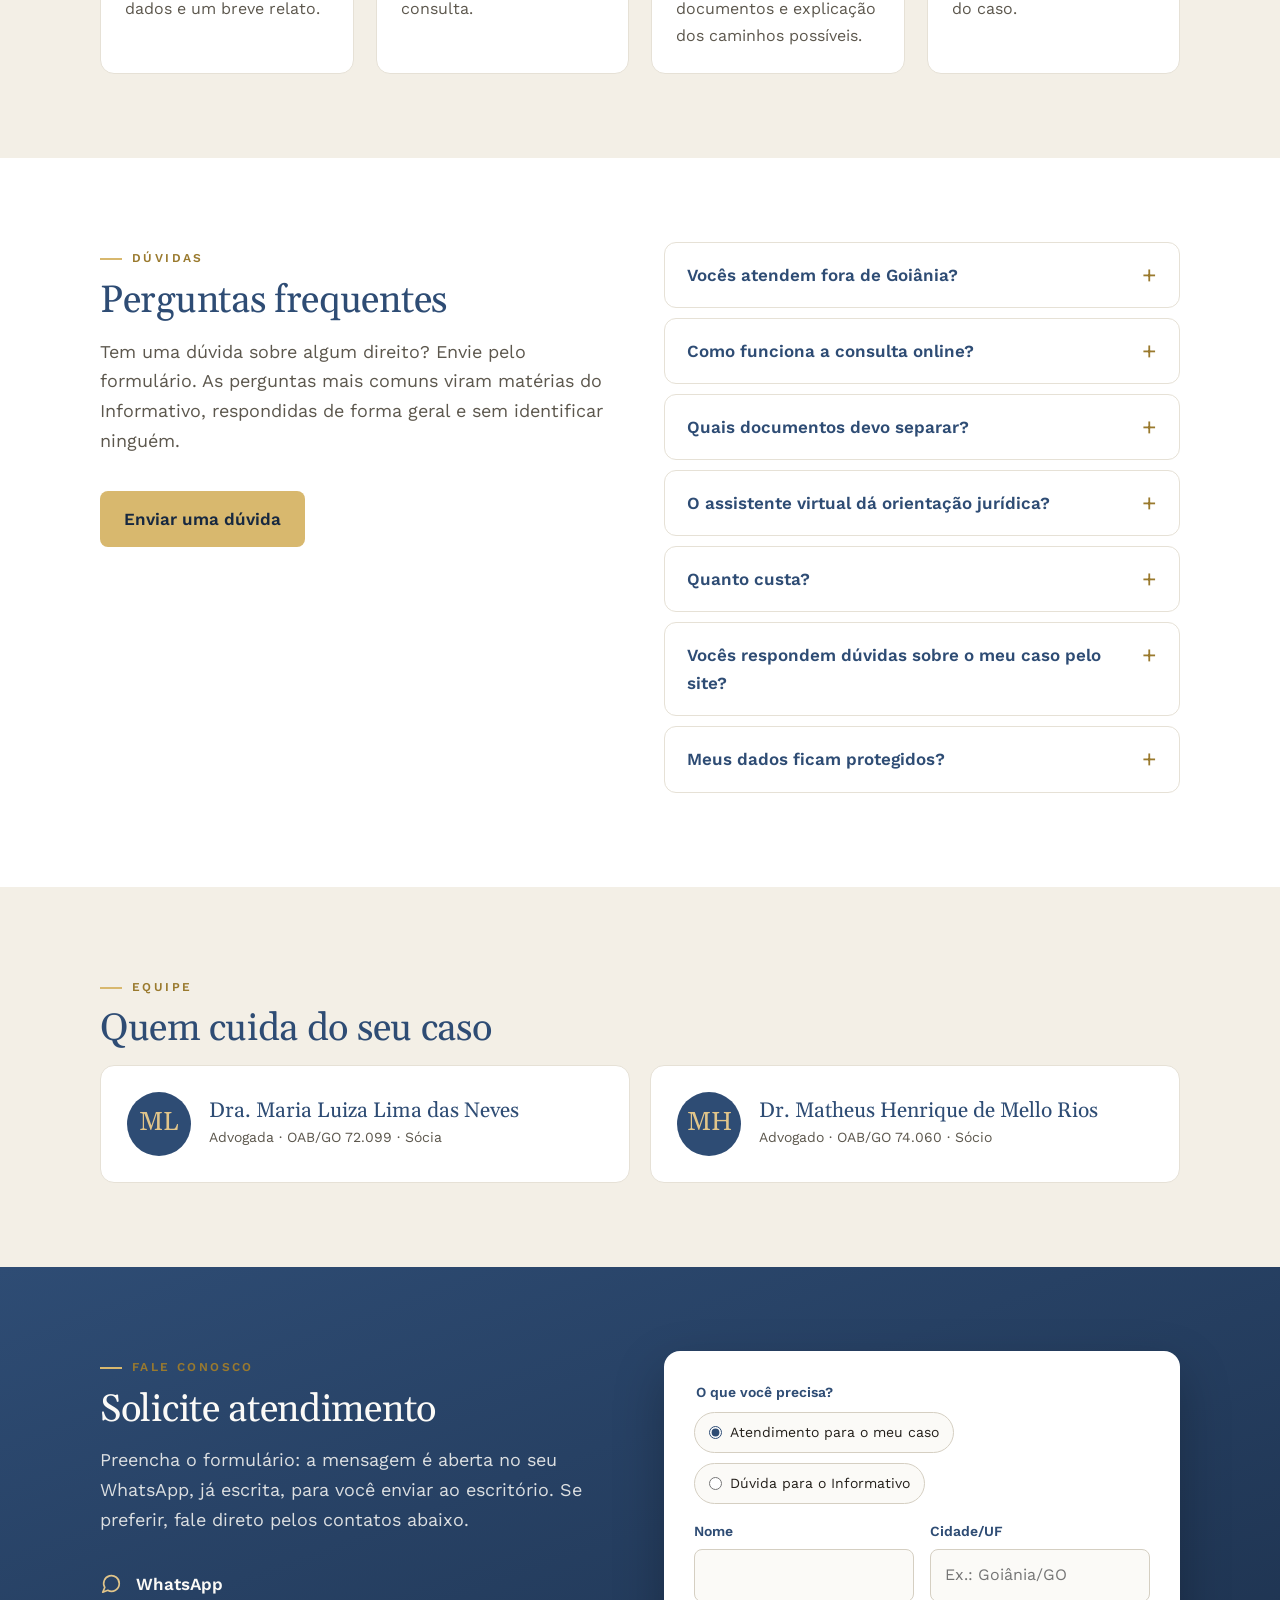
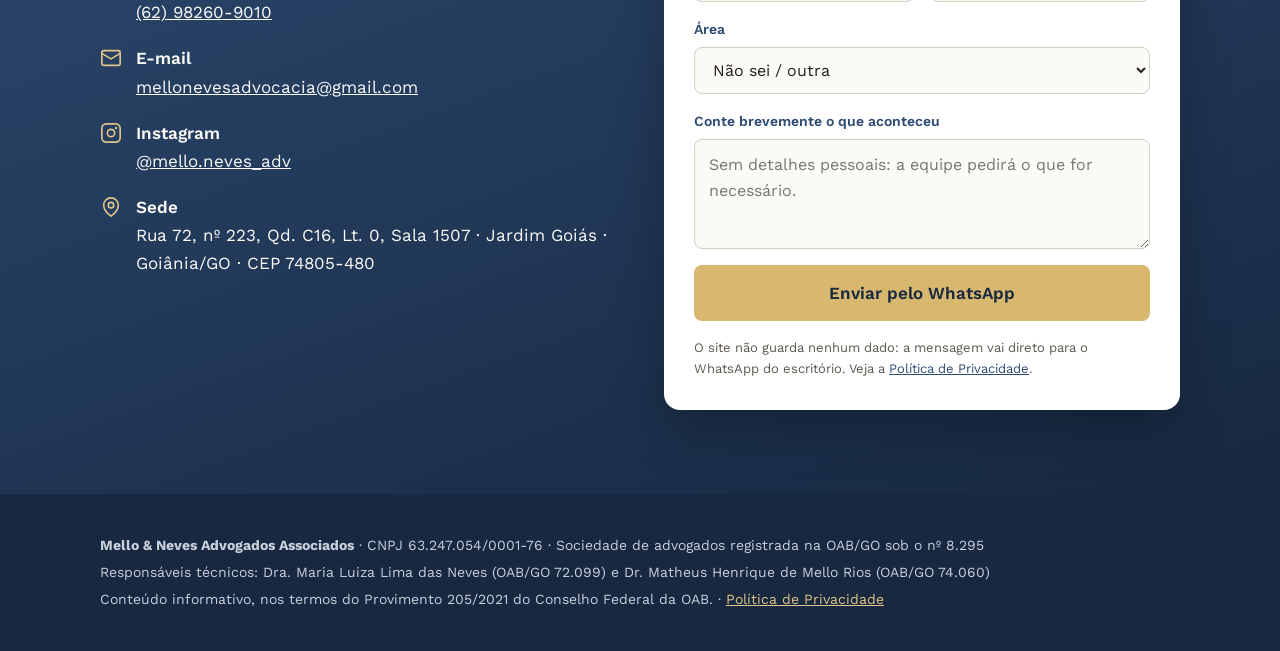
==== commit 18173c9f: "Painel de areas, formulario de atendimento e novo visual (RASCUNHO, nao publicado)" ====
--- a/index.html
+++ b/index.html
@@ -5,113 +5,255 @@
 <meta name="viewport" content="width=device-width, initial-scale=1">
 <title>Mello &amp; Neves Advogados Associados</title>
 <meta name="description" content="Mello & Neves Advogados Associados, sociedade de advogados registrada na OAB/GO sob o nº 8.295, sediada em Goiânia, com atendimento online em todo o Brasil. Saúde, previdenciário, BPC/LOAS, família, consumidor, trabalho e cível.">
+<meta name="theme-color" content="#1F3553">
 <link rel="icon" href="favicon.svg" type="image/svg+xml">
 <link rel="preconnect" href="https://fonts.googleapis.com">
 <link rel="preconnect" href="https://fonts.gstatic.com" crossorigin>
-<link href="https://fonts.googleapis.com/css2?family=Gelasio&family=Work+Sans:wght@400;600&display=swap" rel="stylesheet">
+<link href="https://fonts.googleapis.com/css2?family=Gelasio:ital@0;1&family=Work+Sans:wght@400;600&display=swap" rel="stylesheet">
 <link rel="stylesheet" href="estilo.css">
 </head>
 <body>
 
+<svg width="0" height="0" style="position:absolute" aria-hidden="true">
+  <defs>
+    <path id="monograma" fill-rule="evenodd" d="M0,0 L139,83 L279,0 L279,26 L139,108 L0,26 Z M0,73 L0,263 L81,217 L81,148 L279,263 L279,73 L191,125 L191,185 Z M22,112 L58,133 L58,203 L22,224 Z M215,138 L256,115 L256,224 L215,201 Z"/>
+  </defs>
+</svg>
+
 <header class="topo">
   <div class="conteudo">
     <a class="marca" href="#inicio" aria-label="Mello & Neves Advogados Associados, início">
-      <svg viewBox="0 0 279 263" aria-hidden="true"><path fill="#E1C58A" fill-rule="evenodd" d="M0,0 L139,83 L279,0 L279,26 L139,108 L0,26 Z M0,73 L0,263 L81,217 L81,148 L279,263 L279,73 L191,125 L191,185 Z M22,112 L58,133 L58,203 L22,224 Z M215,138 L256,115 L256,224 L215,201 Z"/></svg>
+      <svg viewBox="0 0 279 263" aria-hidden="true"><use href="#monograma" fill="#E1C58A"/></svg>
       <div><strong>Mello &amp; Neves</strong><span>Advogados Associados</span></div>
     </a>
     <nav class="menu" aria-label="Seções">
-      <a href="#atuacao">Atuação</a>
+      <a href="#areas">Áreas</a>
       <a href="#informativo">Informativo</a>
       <a href="#perguntas">Dúvidas</a>
       <a href="#equipe">Equipe</a>
-      <a href="#contato">Contato</a>
+      <a class="cta" href="#atendimento">Fale conosco</a>
     </nav>
   </div>
 </header>
 
 <main id="inicio">
   <div class="abertura">
-    <div class="conteudo">
-      <p class="lema">“O direito é a base que sustenta a justiça e garante a harmonia na sociedade.”</p>
-      <h1>Advocacia com atendimento próximo e orientação clara, em todo o Brasil.</h1>
-      <p>Sociedade de advogados registrada na OAB/GO, sediada em Goiânia, com atendimento online para clientes de todo o país. Explicamos cada etapa do seu caso em linguagem simples e acompanhamos você do primeiro contato até o encerramento.</p>
-      <a class="botao" href="https://wa.me/5562982609010">Falar pelo WhatsApp</a>
-      <a class="botao secundario" href="#contato">Endereço e contatos</a>
+    <svg class="marca-dagua" viewBox="0 0 279 263" aria-hidden="true"><use href="#monograma" fill="#E1C58A"/></svg>
+    <div class="conteudo">
+      <div>
+        <p class="lema">“O direito é a base que sustenta a justiça e garante a harmonia na sociedade.”</p>
+        <h1>Advocacia próxima, com <em>orientação clara</em>, em todo o Brasil.</h1>
+        <p>Sociedade de advogados registrada na OAB/GO, sediada em Goiânia, com atendimento online para clientes de todo o país. Explicamos cada etapa do seu caso em linguagem simples, do primeiro contato até o encerramento.</p>
+        <div class="botoes">
+          <a class="botao" href="#atendimento">Solicitar atendimento</a>
+          <a class="botao contorno" href="#areas">Conhecer as áreas</a>
+        </div>
+      </div>
+      <aside class="ajuda" aria-label="Escolha o assunto">
+        <h2>Como podemos ajudar?</h2>
+        <p>Escolha o assunto e veja as situações que analisamos.</p>
+        <div class="chips">
+          <button class="chip" type="button" data-abrir="saude">Plano de saúde e SUS</button>
+          <button class="chip" type="button" data-abrir="previdenciario">INSS e aposentadoria</button>
+          <button class="chip" type="button" data-abrir="bpc">BPC/LOAS</button>
+          <button class="chip" type="button" data-abrir="familia">Família</button>
+          <button class="chip" type="button" data-abrir="consumidor">Consumidor</button>
+          <button class="chip" type="button" data-abrir="trabalho">Trabalho</button>
+          <button class="chip" type="button" data-abrir="civel">Cível</button>
+        </div>
+      </aside>
     </div>
   </div>
 
-  <section id="atuacao">
-    <div class="conteudo">
-      <h2>Áreas de atuação</h2>
-      <p class="intro">Cada caso é analisado individualmente pelos advogados do escritório, a partir dos documentos e da situação concreta.</p>
-      <div class="grade">
-        <article class="cartao">
-          <h3>Direito à saúde</h3>
-          <p>Negativas de planos de saúde, cobertura de tratamentos, cirurgias e medicamentos, e acesso a procedimentos pelo SUS.</p>
-        </article>
-        <article class="cartao">
-          <h3>Direito previdenciário</h3>
-          <p>Benefícios do INSS: auxílio por incapacidade, aposentadorias, pensão por morte e revisões, na via administrativa e judicial.</p>
-        </article>
-        <article class="cartao">
-          <h3>Benefício assistencial (BPC/LOAS)</h3>
-          <p>Pedido do benefício para pessoa idosa ou com deficiência, organização da documentação e ação judicial em caso de indeferimento.</p>
-        </article>
-        <article class="cartao">
-          <h3>Família e sucessões</h3>
-          <p>Divórcio, guarda, pensão alimentícia, união estável, inventário e partilha de bens.</p>
-        </article>
-        <article class="cartao">
-          <h3>Direito do consumidor</h3>
-          <p>Cobranças indevidas, negativação, problemas com bancos, produtos, serviços e companhias aéreas.</p>
-        </article>
-        <article class="cartao">
-          <h3>Direito do trabalho</h3>
-          <p>Verbas rescisórias, horas extras, reconhecimento de vínculo e demais direitos do trabalhador.</p>
-        </article>
-        <article class="cartao">
-          <h3>Direito civil</h3>
-          <p>Contratos, cobranças, indenizações por danos materiais e morais e demais questões cíveis.</p>
-        </article>
-        <article class="cartao">
-          <h3>Outras demandas</h3>
-          <p>Se o seu assunto não está nesta lista, fale com a equipe. Informamos se o escritório pode atender o seu caso.</p>
-        </article>
-      </div>
-    </div>
-  </section>
-
-  <section id="atendimento">
-    <div class="conteudo">
-      <h2>Como funciona o atendimento</h2>
-      <p class="intro">O primeiro contato pode ser feito pelo WhatsApp do escritório. Nenhuma orientação jurídica é dada antes da análise de um advogado.</p>
-      <ol class="passos">
-        <li><strong>Primeiro contato</strong>Pelo WhatsApp, um assistente virtual registra seus dados e um breve relato do caso.</li>
-        <li><strong>Análise da equipe</strong>Os advogados avaliam o relato e entram em contato para agendar a consulta.</li>
-        <li><strong>Consulta online</strong>Por videochamada: conversa com o advogado, análise dos documentos e explicação dos caminhos possíveis.</li>
-        <li><strong>Acompanhamento</strong>Contratado o serviço, você recebe informações sobre cada andamento do caso.</li>
-      </ol>
-    </div>
-  </section>
-
-  <section id="informativo">
-    <div class="conteudo">
-      <h2>Informativo</h2>
-      <p class="intro">Matérias em linguagem simples sobre direitos do dia a dia. Conteúdo informativo, que não substitui a análise de um advogado sobre o seu caso.</p>
+  <div class="confianca">
+    <div class="conteudo">
+      <div><svg viewBox="0 0 24 24" fill="none" stroke="currentColor" stroke-width="1.8" stroke-linecap="round" stroke-linejoin="round" aria-hidden="true"><path d="M12 22s8-4 8-10V5l-8-3-8 3v7c0 6 8 10 8 10z"/><path d="m9 12 2 2 4-4"/></svg><span><b>Registrada na OAB/GO</b>Sociedade nº 8.295</span></div>
+      <div><svg viewBox="0 0 24 24" fill="none" stroke="currentColor" stroke-width="1.8" stroke-linecap="round" stroke-linejoin="round" aria-hidden="true"><rect x="2" y="4" width="20" height="13" rx="2"/><path d="M8 21h8M12 17v4"/></svg><span><b>Atendimento online</b>Para clientes de todo o Brasil</span></div>
+      <div><svg viewBox="0 0 24 24" fill="none" stroke="currentColor" stroke-width="1.8" stroke-linecap="round" stroke-linejoin="round" aria-hidden="true"><rect x="4" y="11" width="16" height="10" rx="2"/><path d="M8 11V7a4 4 0 0 1 8 0v4"/></svg><span><b>Sigilo e LGPD</b>Seus dados protegidos</span></div>
+    </div>
+  </div>
+
+  <section id="areas" class="creme">
+    <div class="conteudo">
+      <span class="rotulo">Áreas de atuação</span>
+      <h2>Escolha uma área e veja como podemos ajudar</h2>
+      <p class="intro">Clique em uma área para ver as situações que o escritório analisa, curiosidades sobre os seus direitos e as matérias do Informativo.</p>
+
+      <div class="areas">
+        <ul class="lista-areas">
+          <li><button class="area-btn" type="button" aria-expanded="false" aria-controls="area-saude" data-area="saude"><span class="ico"><svg viewBox="0 0 24 24" fill="none" stroke="currentColor" stroke-width="1.8" stroke-linecap="round" stroke-linejoin="round"><path d="M19 14c1.49-1.46 3-3.21 3-5.5A5.5 5.5 0 0 0 16.5 3c-1.76 0-3 .5-4.5 2-1.5-1.5-2.74-2-4.5-2A5.5 5.5 0 0 0 2 8.5c0 2.3 1.5 4.05 3 5.5l7 7Z"/><path d="M3.2 12h5.3l1.5-3 3 6 1.5-3h6.3"/></svg></span>Direito à saúde<span class="seta" aria-hidden="true">›</span></button></li>
+          <li><button class="area-btn" type="button" aria-expanded="false" aria-controls="area-previdenciario" data-area="previdenciario"><span class="ico"><svg viewBox="0 0 24 24" fill="none" stroke="currentColor" stroke-width="1.8" stroke-linecap="round" stroke-linejoin="round"><path d="M12 22s8-4 8-10V5l-8-3-8 3v7c0 6 8 10 8 10z"/></svg></span>Previdenciário (INSS)<span class="seta" aria-hidden="true">›</span></button></li>
+          <li><button class="area-btn" type="button" aria-expanded="false" aria-controls="area-bpc" data-area="bpc"><span class="ico"><svg viewBox="0 0 24 24" fill="none" stroke="currentColor" stroke-width="1.8" stroke-linecap="round" stroke-linejoin="round"><circle cx="12" cy="12" r="10"/><path d="M12 6v12M15 9.5c0-1.4-1.3-2.5-3-2.5s-3 1.1-3 2.5 1.3 2 3 2.5 3 1.1 3 2.5-1.3 2.5-3 2.5-3-1.1-3-2.5"/></svg></span>BPC/LOAS<span class="seta" aria-hidden="true">›</span></button></li>
+          <li><button class="area-btn" type="button" aria-expanded="false" aria-controls="area-familia" data-area="familia"><span class="ico"><svg viewBox="0 0 24 24" fill="none" stroke="currentColor" stroke-width="1.8" stroke-linecap="round" stroke-linejoin="round"><path d="M16 21v-2a4 4 0 0 0-4-4H6a4 4 0 0 0-4 4v2"/><circle cx="9" cy="7" r="4"/><path d="M22 21v-2a4 4 0 0 0-3-3.87M16 3.13a4 4 0 0 1 0 7.75"/></svg></span>Família e sucessões<span class="seta" aria-hidden="true">›</span></button></li>
+          <li><button class="area-btn" type="button" aria-expanded="false" aria-controls="area-consumidor" data-area="consumidor"><span class="ico"><svg viewBox="0 0 24 24" fill="none" stroke="currentColor" stroke-width="1.8" stroke-linecap="round" stroke-linejoin="round"><circle cx="8" cy="21" r="1"/><circle cx="19" cy="21" r="1"/><path d="M2.05 2.05h2l2.66 12.42a2 2 0 0 0 2 1.58h9.78a2 2 0 0 0 1.95-1.57l1.65-7.43H5.12"/></svg></span>Direito do consumidor<span class="seta" aria-hidden="true">›</span></button></li>
+          <li><button class="area-btn" type="button" aria-expanded="false" aria-controls="area-trabalho" data-area="trabalho"><span class="ico"><svg viewBox="0 0 24 24" fill="none" stroke="currentColor" stroke-width="1.8" stroke-linecap="round" stroke-linejoin="round"><rect x="2" y="7" width="20" height="14" rx="2"/><path d="M16 21V5a2 2 0 0 0-2-2h-4a2 2 0 0 0-2 2v16"/></svg></span>Direito do trabalho<span class="seta" aria-hidden="true">›</span></button></li>
+          <li><button class="area-btn" type="button" aria-expanded="false" aria-controls="area-civel" data-area="civel"><span class="ico"><svg viewBox="0 0 24 24" fill="none" stroke="currentColor" stroke-width="1.8" stroke-linecap="round" stroke-linejoin="round"><path d="M16 16l3-8 3 8c-.87.65-1.92 1-3 1s-2.13-.35-3-1Z"/><path d="M2 16l3-8 3 8c-.87.65-1.92 1-3 1s-2.13-.35-3-1Z"/><path d="M7 21h10M12 3v18M3 7h2c2 0 5-1 7-2 2 1 5 2 7 2h2"/></svg></span>Direito civil<span class="seta" aria-hidden="true">›</span></button></li>
+        </ul>
+
+        <div class="paineis">
+          <div class="painel" id="area-saude" hidden>
+            <h3>Direito à saúde</h3>
+            <p class="desc">Planos de saúde e SUS: quando o tratamento indicado pelo médico é negado, atrasado ou cobrado de forma abusiva.</p>
+            <h4>Situações que analisamos</h4>
+            <ul class="situacoes">
+              <li>Negativa de cirurgia, exame ou internação</li>
+              <li>Tratamentos e medicamentos de alto custo</li>
+              <li>Home care e terapias contínuas</li>
+              <li>Reajustes abusivos da mensalidade</li>
+              <li>Cancelamento do plano pela operadora</li>
+              <li>Medicamentos e procedimentos pelo SUS</li>
+            </ul>
+            <h4>Você sabia?</h4>
+            <p class="sabia">Em casos de <strong>urgência e emergência</strong>, a carência máxima do plano é de 24 horas.<small>Lei 9.656/1998, art. 12, V, “c”</small></p>
+            <p class="sabia">Nos planos contratados a partir de 2004, <strong>não há reajuste por mudança de faixa etária depois dos 59 anos</strong>.<small>Estatuto da Pessoa Idosa, art. 15, § 3º, e normas da ANS</small></p>
+            <h4>Leia no Informativo</h4>
+            <div class="ler-mais"><a href="artigos/plano-de-saude-negou.html">O plano de saúde negou cobertura. E agora? →</a></div>
+            <div class="acoes"><button class="botao" type="button" data-atender="Direito à saúde">Quero atendimento sobre esta área</button><span class="obs">Resposta pelo WhatsApp do escritório</span></div>
+          </div>
+
+          <div class="painel" id="area-previdenciario" hidden>
+            <h3>Previdenciário (INSS)</h3>
+            <p class="desc">Benefícios de quem contribui ou contribuiu para o INSS, do pedido administrativo à ação judicial.</p>
+            <h4>Situações que analisamos</h4>
+            <ul class="situacoes">
+              <li>Aposentadorias: por idade, tempo, especial e da pessoa com deficiência</li>
+              <li>Auxílio por incapacidade (antigo auxílio-doença)</li>
+              <li>Aposentadoria por incapacidade permanente</li>
+              <li>Auxílio-acidente</li>
+              <li>Pensão por morte</li>
+              <li>Salário-maternidade</li>
+              <li>Revisão de benefícios</li>
+              <li>Benefício negado ou cortado</li>
+            </ul>
+            <h4>Você sabia?</h4>
+            <p class="sabia">O prazo para pedir a <strong>revisão</strong> de um benefício concedido é, em regra, de <strong>10 anos</strong>.<small>Lei 8.213/1991, art. 103</small></p>
+            <p class="sabia">O <strong>auxílio-acidente</strong> não exige número mínimo de contribuições (carência).<small>Lei 8.213/1991, art. 26, I</small></p>
+            <h4>Leia no Informativo</h4>
+            <div class="ler-mais"><a href="artigos/auxilio-por-incapacidade.html">Auxílio por incapacidade: o antigo auxílio-doença →</a></div>
+            <div class="acoes"><button class="botao" type="button" data-atender="Previdenciário (INSS)">Quero atendimento sobre esta área</button><span class="obs">Resposta pelo WhatsApp do escritório</span></div>
+          </div>
+
+          <div class="painel" id="area-bpc" hidden>
+            <h3>BPC/LOAS</h3>
+            <p class="desc">Benefício de um salário mínimo por mês para a pessoa idosa ou com deficiência em situação de baixa renda.</p>
+            <h4>Situações que analisamos</h4>
+            <ul class="situacoes">
+              <li>Pessoa com 65 anos ou mais</li>
+              <li>Pessoa com deficiência, de qualquer idade</li>
+              <li>Crianças com deficiência, inclusive com autismo (TEA)</li>
+              <li>Pedido negado pelo INSS</li>
+              <li>Benefício suspenso ou cortado na revisão</li>
+              <li>Organização do CadÚnico e da documentação</li>
+            </ul>
+            <h4>Você sabia?</h4>
+            <p class="sabia">O BPC <strong>não exige</strong> que a pessoa tenha contribuído para o INSS.<small>Lei 8.742/1993 (LOAS), art. 20</small></p>
+            <p class="sabia">A pessoa com <strong>transtorno do espectro autista</strong> é considerada pessoa com deficiência para todos os efeitos legais.<small>Lei 12.764/2012, art. 1º, § 2º</small></p>
+            <h4>Leia no Informativo</h4>
+            <div class="ler-mais"><a href="artigos/bpc-loas-quem-tem-direito.html">BPC/LOAS: quem tem direito ao benefício →</a></div>
+            <div class="acoes"><button class="botao" type="button" data-atender="BPC/LOAS">Quero atendimento sobre esta área</button><span class="obs">Resposta pelo WhatsApp do escritório</span></div>
+          </div>
+
+          <div class="painel" id="area-familia" hidden>
+            <h3>Família e sucessões</h3>
+            <p class="desc">Questões familiares tratadas com cuidado e discrição, buscando sempre que possível a solução consensual.</p>
+            <h4>Situações que analisamos</h4>
+            <ul class="situacoes">
+              <li>Divórcio e dissolução de união estável</li>
+              <li>Guarda e convivência com os filhos</li>
+              <li>Pensão alimentícia: pedido, revisão e cobrança</li>
+              <li>Reconhecimento de união estável</li>
+              <li>Investigação de paternidade</li>
+              <li>Inventário e partilha de bens</li>
+            </ul>
+            <h4>Você sabia?</h4>
+            <p class="sabia">A pensão alimentícia pode ser <strong>revista</strong> para mais ou para menos quando muda a situação de quem paga ou de quem recebe.<small>Código Civil, art. 1.699</small></p>
+            <p class="sabia">O inventário deve ser aberto em até <strong>2 meses</strong> do falecimento; o atraso pode gerar multa no imposto estadual.<small>Código de Processo Civil, art. 611</small></p>
+            <div class="acoes"><button class="botao" type="button" data-atender="Família e sucessões">Quero atendimento sobre esta área</button><span class="obs">Resposta pelo WhatsApp do escritório</span></div>
+          </div>
+
+          <div class="painel" id="area-consumidor" hidden>
+            <h3>Direito do consumidor</h3>
+            <p class="desc">Problemas com empresas, bancos e prestadores de serviço nas relações de consumo do dia a dia.</p>
+            <h4>Situações que analisamos</h4>
+            <ul class="situacoes">
+              <li>Cobranças indevidas</li>
+              <li>Nome negativado sem motivo</li>
+              <li>Descontos e empréstimos não contratados</li>
+              <li>Voos atrasados, cancelados e bagagem extraviada</li>
+              <li>Produto com defeito ou não entregue</li>
+              <li>Serviços mal prestados</li>
+            </ul>
+            <h4>Você sabia?</h4>
+            <p class="sabia">Quem compra pela internet ou por telefone pode <strong>desistir em até 7 dias</strong> do recebimento, sem justificar.<small>Código de Defesa do Consumidor, art. 49</small></p>
+            <p class="sabia">Quem paga uma cobrança indevida tem direito a receber <strong>o dobro</strong> do valor pago a mais, salvo engano justificável.<small>Código de Defesa do Consumidor, art. 42</small></p>
+            <div class="acoes"><button class="botao" type="button" data-atender="Direito do consumidor">Quero atendimento sobre esta área</button><span class="obs">Resposta pelo WhatsApp do escritório</span></div>
+          </div>
+
+          <div class="painel" id="area-trabalho" hidden>
+            <h3>Direito do trabalho</h3>
+            <p class="desc">Direitos de quem trabalha ou trabalhou com ou sem carteira assinada.</p>
+            <h4>Situações que analisamos</h4>
+            <ul class="situacoes">
+              <li>Verbas rescisórias não pagas</li>
+              <li>Horas extras e adicional noturno</li>
+              <li>Trabalho sem carteira assinada</li>
+              <li>FGTS não depositado</li>
+              <li>Acidente e doença do trabalho</li>
+              <li>Assédio moral</li>
+            </ul>
+            <h4>Você sabia?</h4>
+            <p class="sabia">Ao fim do contrato, a empresa tem <strong>10 dias</strong> para pagar as verbas rescisórias.<small>CLT, art. 477, § 6º</small></p>
+            <p class="sabia">O prazo para entrar com ação trabalhista é de <strong>2 anos</strong> após a saída, cobrando os últimos 5 anos.<small>Constituição Federal, art. 7º, XXIX</small></p>
+            <div class="acoes"><button class="botao" type="button" data-atender="Direito do trabalho">Quero atendimento sobre esta área</button><span class="obs">Resposta pelo WhatsApp do escritório</span></div>
+          </div>
+
+          <div class="painel" id="area-civel" hidden>
+            <h3>Direito civil</h3>
+            <p class="desc">Contratos, dívidas, indenizações e outras questões entre pessoas e empresas.</p>
+            <h4>Situações que analisamos</h4>
+            <ul class="situacoes">
+              <li>Contratos: elaboração, revisão e descumprimento</li>
+              <li>Indenização por danos materiais e morais</li>
+              <li>Acidentes de trânsito</li>
+              <li>Cobranças e dívidas</li>
+              <li>Aluguel e despejo</li>
+              <li>Conflitos de vizinhança</li>
+            </ul>
+            <h4>Você sabia?</h4>
+            <p class="sabia">O prazo para pedir <strong>indenização</strong> por danos é, em regra, de <strong>3 anos</strong>.<small>Código Civil, art. 206, § 3º, V</small></p>
+            <p class="sabia">A cobrança de dívida baseada em documento escrito prescreve, em regra, em <strong>5 anos</strong>.<small>Código Civil, art. 206, § 5º, I</small></p>
+            <div class="acoes"><button class="botao" type="button" data-atender="Direito civil">Quero atendimento sobre esta área</button><span class="obs">Resposta pelo WhatsApp do escritório</span></div>
+          </div>
+        </div>
+      </div>
+    </div>
+  </section>
+
+  <section id="informativo" class="claro">
+    <div class="conteudo">
+      <span class="rotulo">Informativo</span>
+      <h2>Seus direitos em linguagem simples</h2>
+      <p class="intro">Matérias informativas sobre situações comuns. Não substituem a análise de um advogado sobre o seu caso.</p>
+      <div class="filtros" role="group" aria-label="Filtrar matérias por área">
+        <button class="filtro" type="button" aria-pressed="true" data-filtro="todas">Todas</button>
+        <button class="filtro" type="button" aria-pressed="false" data-filtro="saude">Saúde</button>
+        <button class="filtro" type="button" aria-pressed="false" data-filtro="previdenciario">Previdenciário</button>
+        <button class="filtro" type="button" aria-pressed="false" data-filtro="bpc">BPC/LOAS</button>
+      </div>
       <div class="materias">
-        <article class="materia">
+        <article class="materia" data-area="saude">
           <span class="tema">Direito à saúde</span>
           <h3><a href="artigos/plano-de-saude-negou.html">O plano de saúde negou cobertura. E agora?</a></h3>
           <p>O que pedir à operadora, quando a carência não vale e quais caminhos existem depois da negativa.</p>
           <a class="ler" href="artigos/plano-de-saude-negou.html">Ler matéria →</a>
         </article>
-        <article class="materia">
-          <span class="tema">Assistência social</span>
+        <article class="materia" data-area="bpc">
+          <span class="tema">BPC/LOAS</span>
           <h3><a href="artigos/bpc-loas-quem-tem-direito.html">BPC/LOAS: quem tem direito ao benefício</a></h3>
           <p>Os requisitos do benefício de um salário mínimo para pessoa idosa ou com deficiência, e o que fazer se ele for negado.</p>
           <a class="ler" href="artigos/bpc-loas-quem-tem-direito.html">Ler matéria →</a>
         </article>
-        <article class="materia">
+        <article class="materia" data-area="previdenciario">
           <span class="tema">Previdenciário</span>
           <h3><a href="artigos/auxilio-por-incapacidade.html">Auxílio por incapacidade: o antigo auxílio-doença</a></h3>
           <p>Quem pode receber, quantas contribuições são exigidas e o que fazer quando a perícia nega o benefício.</p>
@@ -121,91 +263,118 @@
     </div>
   </section>
 
-  <section class="saber">
-    <div class="conteudo">
-      <h2>Você sabia?</h2>
+  <section id="como-funciona" class="creme">
+    <div class="conteudo">
+      <span class="rotulo">Atendimento</span>
+      <h2>Como funciona</h2>
+      <p class="intro">Todo o atendimento pode ser feito online. Nenhuma orientação jurídica é dada antes da análise de um advogado.</p>
+      <ol class="passos">
+        <li><strong>Primeiro contato</strong>Pelo formulário ou pelo WhatsApp, um assistente virtual registra seus dados e um breve relato.</li>
+        <li><strong>Análise da equipe</strong>Os advogados avaliam o relato e entram em contato para agendar a consulta.</li>
+        <li><strong>Consulta online</strong>Por videochamada: conversa com o advogado, análise dos documentos e explicação dos caminhos possíveis.</li>
+        <li><strong>Acompanhamento</strong>Contratado o serviço, você recebe informações sobre cada andamento do caso.</li>
+      </ol>
+    </div>
+  </section>
+
+  <section id="perguntas" class="claro faq">
+    <div class="conteudo duas">
+      <div>
+        <span class="rotulo">Dúvidas</span>
+        <h2>Perguntas frequentes</h2>
+        <p class="intro">Tem uma dúvida sobre algum direito? Envie pelo formulário. As perguntas mais comuns viram matérias do Informativo, respondidas de forma geral e sem identificar ninguém.</p>
+        <a class="botao" href="#atendimento" data-tipo="duvida">Enviar uma dúvida</a>
+      </div>
+      <div>
+        <details>
+          <summary>Vocês atendem fora de Goiânia?</summary>
+          <p>Sim. O atendimento é online, por WhatsApp e videochamada, para clientes de todo o Brasil. Processos eletrônicos permitem atuar em qualquer estado.</p>
+        </details>
+        <details>
+          <summary>Como funciona a consulta online?</summary>
+          <p>Depois do primeiro contato, a equipe agenda uma videochamada. Você conversa com o advogado, envia os documentos e recebe a explicação dos caminhos possíveis para o seu caso.</p>
+        </details>
+        <details>
+          <summary>Quais documentos devo separar?</summary>
+          <p>Depende do assunto. No primeiro contato pelo WhatsApp, o assistente virtual informa a lista de documentos mais importantes para o seu tipo de caso.</p>
+        </details>
+        <details>
+          <summary>O assistente virtual dá orientação jurídica?</summary>
+          <p>Não. Ele só registra seus dados e um breve relato para a equipe. Toda orientação é dada por um advogado, depois de analisar o seu caso. Você pode pedir a qualquer momento para falar com uma pessoa.</p>
+        </details>
+        <details>
+          <summary>Quanto custa?</summary>
+          <p>Os honorários dependem do tipo de caso e são informados pela equipe depois da análise, de forma clara e por escrito, observando a tabela da OAB/GO.</p>
+        </details>
+        <details>
+          <summary>Vocês respondem dúvidas sobre o meu caso pelo site?</summary>
+          <p>Não. Pelo Código de Ética da OAB, não respondemos publicamente a casos individuais. As dúvidas enviadas viram conteúdo geral; o seu caso é analisado de forma reservada, no atendimento.</p>
+        </details>
+        <details>
+          <summary>Meus dados ficam protegidos?</summary>
+          <p>Sim. Tudo o que você nos conta é protegido pelo sigilo profissional da advocacia e pela LGPD. Veja a nossa <a href="privacidade.html">Política de Privacidade</a>.</p>
+        </details>
+      </div>
+    </div>
+  </section>
+
+  <section id="equipe" class="creme">
+    <div class="conteudo">
+      <span class="rotulo">Equipe</span>
+      <h2>Quem cuida do seu caso</h2>
       <div class="grade">
-        <div class="cartao"><p>Quem compra pela internet ou por telefone pode desistir em até <strong>7 dias</strong> do recebimento, sem precisar justificar.</p><span class="fonte">Código de Defesa do Consumidor, art. 49</span></div>
-        <div class="cartao"><p>Quem paga uma cobrança indevida tem direito a receber de volta <strong>o dobro</strong> do valor pago a mais, com correção, salvo engano justificável.</p><span class="fonte">Código de Defesa do Consumidor, art. 42</span></div>
-        <div class="cartao"><p>Ao fim do contrato de trabalho, a empresa tem <strong>10 dias</strong> para pagar as verbas rescisórias.</p><span class="fonte">CLT, art. 477, § 6º</span></div>
-        <div class="cartao"><p>O prazo para entrar com ação trabalhista é de <strong>2 anos</strong> após a saída da empresa, cobrando os últimos 5 anos.</p><span class="fonte">Constituição Federal, art. 7º, XXIX</span></div>
-        <div class="cartao"><p>Em casos de <strong>urgência e emergência</strong>, a carência máxima do plano de saúde é de 24 horas.</p><span class="fonte">Lei 9.656/1998, art. 12, V, “c”</span></div>
-        <div class="cartao"><p>O <strong>BPC/LOAS</strong> não exige que a pessoa tenha contribuído para o INSS.</p><span class="fonte">Lei 8.742/1993 (LOAS), art. 20</span></div>
-      </div>
-    </div>
-  </section>
-
-  <section id="perguntas" class="faq">
-    <div class="conteudo">
-      <h2>Perguntas frequentes</h2>
-      <details>
-        <summary>Vocês atendem fora de Goiânia?</summary>
-        <p>Sim. O atendimento é online, por WhatsApp e videochamada, para clientes de todo o Brasil. Processos eletrônicos permitem atuar em qualquer estado.</p>
-      </details>
-      <details>
-        <summary>Como funciona a consulta online?</summary>
-        <p>Depois do primeiro contato pelo WhatsApp, a equipe agenda uma videochamada. Você conversa com o advogado, envia os documentos e recebe a explicação dos caminhos possíveis para o seu caso.</p>
-      </details>
-      <details>
-        <summary>Quais documentos devo separar?</summary>
-        <p>Depende do assunto. No primeiro contato pelo WhatsApp, o assistente virtual informa a lista de documentos mais importantes para o seu tipo de caso.</p>
-      </details>
-      <details>
-        <summary>O assistente virtual do WhatsApp dá orientação jurídica?</summary>
-        <p>Não. Ele só registra seus dados e um breve relato para a equipe. Toda orientação é dada por um advogado, depois de analisar o seu caso. Você pode pedir a qualquer momento para falar com uma pessoa.</p>
-      </details>
-      <details>
-        <summary>Quanto custa?</summary>
-        <p>Os honorários dependem do tipo de caso e são informados pela equipe depois da análise, de forma clara e por escrito, observando a tabela da OAB/GO.</p>
-      </details>
-      <details>
-        <summary>Meus dados ficam protegidos?</summary>
-        <p>Sim. Tudo o que você nos conta é protegido pelo sigilo profissional da advocacia e pela LGPD. Veja a nossa <a href="privacidade.html">Política de Privacidade</a>.</p>
-      </details>
-    </div>
-  </section>
-
-  <section class="duvida">
-    <div class="conteudo">
-      <h2>Envie sua dúvida</h2>
-      <p>Tem uma pergunta sobre algum direito? Mande para nós. As dúvidas mais comuns viram matérias do Informativo, respondidas de forma geral e <strong>sem identificar ninguém</strong>.</p>
-      <p>Se a dúvida for sobre a sua situação específica, a equipe analisa o seu caso pelo WhatsApp.</p>
-      <a class="botao" href="https://wa.me/5562982609010?text=Ol%C3%A1!%20Tenho%20uma%20d%C3%BAvida%20para%20o%20Informativo%20do%20site%3A%20">Enviar dúvida pelo WhatsApp</a>
-      <p class="aviso">Não respondemos publicamente a casos individuais, conforme o Código de Ética e Disciplina da OAB.</p>
-    </div>
-  </section>
-
-  <section id="equipe" class="equipe">
-    <div class="conteudo">
-      <h2>Equipe</h2>
-      <div class="grade">
-        <article class="cartao">
-          <h3>Dra. Maria Luiza Lima das Neves</h3>
-          <p class="oab">Advogada · OAB/GO 72.099 · Sócia</p>
+        <article class="cartao pessoa">
+          <span class="inicial" aria-hidden="true">ML</span>
+          <div><h3>Dra. Maria Luiza Lima das Neves</h3><p class="oab">Advogada · OAB/GO 72.099 · Sócia</p></div>
         </article>
-        <article class="cartao">
-          <h3>Dr. Matheus Henrique de Mello Rios</h3>
-          <p class="oab">Advogado · OAB/GO 74.060 · Sócio</p>
+        <article class="cartao pessoa">
+          <span class="inicial" aria-hidden="true">MH</span>
+          <div><h3>Dr. Matheus Henrique de Mello Rios</h3><p class="oab">Advogado · OAB/GO 74.060 · Sócio</p></div>
         </article>
       </div>
     </div>
   </section>
 
-  <section id="contato">
-    <div class="conteudo">
-      <h2>Contato</h2>
-      <div class="grade">
-        <address class="contato-dados cartao">
-          <span><b>WhatsApp e telefone:</b> <a href="https://wa.me/5562982609010">(62) 98260-9010</a></span>
-          <span><b>E-mail:</b> <a href="mailto:mellonevesadvocacia@gmail.com">mellonevesadvocacia@gmail.com</a></span>
-          <span><b>Instagram:</b> <a href="https://www.instagram.com/mello.neves_adv/">@mello.neves_adv</a></span>
-        </address>
-        <address class="contato-dados cartao">
-          <span><b>Endereço:</b> Rua 72, nº 223, Qd. C16, Lt. 0, Sala 1507</span>
-          <span>Jardim Goiás · Goiânia/GO · CEP 74805-480</span>
-          <span><b>Atendimento:</b> online, para todo o Brasil</span>
-        </address>
-      </div>
+  <section id="atendimento" class="atendimento">
+    <div class="conteudo duas">
+      <div>
+        <span class="rotulo">Fale conosco</span>
+        <h2>Solicite atendimento</h2>
+        <p class="intro">Preencha o formulário: a mensagem é aberta no seu WhatsApp, já escrita, para você enviar ao escritório. Se preferir, fale direto pelos contatos abaixo.</p>
+        <div class="contato-lista">
+          <div><svg viewBox="0 0 24 24" fill="none" stroke="currentColor" stroke-width="1.8" stroke-linecap="round" stroke-linejoin="round" aria-hidden="true"><path d="M21 11.5a8.4 8.4 0 0 1-12.5 7.4L3 21l2.2-5.3A8.5 8.5 0 1 1 21 11.5Z"/></svg><span><b>WhatsApp</b><a href="https://wa.me/5562982609010">(62) 98260-9010</a></span></div>
+          <div><svg viewBox="0 0 24 24" fill="none" stroke="currentColor" stroke-width="1.8" stroke-linecap="round" stroke-linejoin="round" aria-hidden="true"><rect x="2" y="4" width="20" height="16" rx="2"/><path d="m22 7-10 6L2 7"/></svg><span><b>E-mail</b><a href="mailto:mellonevesadvocacia@gmail.com">mellonevesadvocacia@gmail.com</a></span></div>
+          <div><svg viewBox="0 0 24 24" fill="none" stroke="currentColor" stroke-width="1.8" stroke-linecap="round" stroke-linejoin="round" aria-hidden="true"><rect x="2" y="2" width="20" height="20" rx="5"/><circle cx="12" cy="12" r="4"/><circle cx="17.5" cy="6.5" r=".5"/></svg><span><b>Instagram</b><a href="https://www.instagram.com/mello.neves_adv/">@mello.neves_adv</a></span></div>
+          <div><svg viewBox="0 0 24 24" fill="none" stroke="currentColor" stroke-width="1.8" stroke-linecap="round" stroke-linejoin="round" aria-hidden="true"><path d="M20 10c0 6-8 12-8 12s-8-6-8-12a8 8 0 0 1 16 0Z"/><circle cx="12" cy="10" r="3"/></svg><span><b>Sede</b>Rua 72, nº 223, Qd. C16, Lt. 0, Sala 1507 · Jardim Goiás · Goiânia/GO · CEP 74805-480</span></div>
+        </div>
+      </div>
+
+      <form class="form" id="form-atendimento" novalidate>
+        <fieldset>
+          <legend>O que você precisa?</legend>
+          <label class="opcao"><input type="radio" name="tipo" value="atendimento" checked> Atendimento para o meu caso</label>
+          <label class="opcao"><input type="radio" name="tipo" value="duvida"> Dúvida para o Informativo</label>
+        </fieldset>
+        <div class="linha2">
+          <label>Nome<input name="nome" autocomplete="name" required></label>
+          <label>Cidade/UF<input name="cidade" autocomplete="address-level2" placeholder="Ex.: Goiânia/GO"></label>
+        </div>
+        <label>Área
+          <select name="area">
+            <option value="">Não sei / outra</option>
+            <option>Direito à saúde</option>
+            <option>Previdenciário (INSS)</option>
+            <option>BPC/LOAS</option>
+            <option>Família e sucessões</option>
+            <option>Direito do consumidor</option>
+            <option>Direito do trabalho</option>
+            <option>Direito civil</option>
+          </select>
+        </label>
+        <label><span id="rotulo-relato">Conte brevemente o que aconteceu</span><textarea name="relato" placeholder="Sem detalhes pessoais: a equipe pedirá o que for necessário."></textarea></label>
+        <button class="botao" type="submit">Enviar pelo WhatsApp</button>
+        <p class="nota-form">O site não guarda nenhum dado: a mensagem vai direto para o WhatsApp do escritório. Veja a <a href="privacidade.html">Política de Privacidade</a>.</p>
+      </form>
     </div>
   </section>
 </main>
@@ -218,5 +387,92 @@
   </div>
 </footer>
 
+<script>
+(function () {
+  var WHATS = "5562982609010";
+  var celular = window.matchMedia("(max-width: 900px)");
+  var paineis = document.querySelector(".paineis");
+  var botoes = Array.prototype.slice.call(document.querySelectorAll(".area-btn"));
+
+  function posicionar(btn, painel) {
+    if (celular.matches) btn.parentNode.appendChild(painel);
+    else paineis.appendChild(painel);
+  }
+  function abrir(area, alternar) {
+    botoes.forEach(function (b) {
+      var p = document.getElementById(b.getAttribute("aria-controls"));
+      var este = b.dataset.area === area;
+      var aberto = este && !(alternar && celular.matches && b.getAttribute("aria-expanded") === "true");
+      b.setAttribute("aria-expanded", aberto ? "true" : "false");
+      p.hidden = !aberto;
+      if (aberto) posicionar(b, p);
+    });
+  }
+  botoes.forEach(function (b) { b.addEventListener("click", function () { abrir(b.dataset.area, true); }); });
+  celular.addEventListener("change", function () {
+    var ativo = document.querySelector('.area-btn[aria-expanded="true"]');
+    if (ativo) posicionar(ativo, document.getElementById(ativo.getAttribute("aria-controls")));
+    else if (!celular.matches) abrir("saude");
+  });
+  if (!celular.matches) abrir("saude");
+
+  document.querySelectorAll("[data-abrir]").forEach(function (c) {
+    c.addEventListener("click", function () {
+      abrir(c.dataset.abrir);
+      var alvo = celular.matches ? document.querySelector('.area-btn[data-area="' + c.dataset.abrir + '"]') : document.getElementById("areas");
+      alvo.scrollIntoView({ behavior: "smooth", block: "start" });
+    });
+  });
+
+  // Filtro do Informativo
+  var filtros = document.querySelectorAll(".filtro");
+  filtros.forEach(function (f) {
+    f.addEventListener("click", function () {
+      filtros.forEach(function (x) { x.setAttribute("aria-pressed", x === f ? "true" : "false"); });
+      document.querySelectorAll(".materia").forEach(function (m) {
+        m.hidden = !(f.dataset.filtro === "todas" || m.dataset.area === f.dataset.filtro);
+      });
+    });
+  });
+
+  // Formulário → mensagem pronta no WhatsApp (nada é guardado no site)
+  var form = document.getElementById("form-atendimento");
+  var rotulo = document.getElementById("rotulo-relato");
+  function tipo(v) {
+    if (v) form.querySelector('input[name="tipo"][value="' + v + '"]').checked = true;
+    var duvida = form.tipo.value === "duvida";
+    rotulo.textContent = duvida ? "Qual é a sua dúvida?" : "Conte brevemente o que aconteceu";
+  }
+  form.querySelectorAll('input[name="tipo"]').forEach(function (r) { r.addEventListener("change", function () { tipo(); }); });
+  document.querySelectorAll("[data-atender]").forEach(function (b) {
+    b.addEventListener("click", function () {
+      form.area.value = b.dataset.atender;
+      tipo("atendimento");
+      document.getElementById("atendimento").scrollIntoView({ behavior: "smooth" });
+      setTimeout(function () { form.nome.focus({ preventScroll: true }); }, 500);
+    });
+  });
+  document.querySelectorAll('[data-tipo="duvida"]').forEach(function (b) { b.addEventListener("click", function () { tipo("duvida"); }); });
+
+  form.addEventListener("submit", function (e) {
+    e.preventDefault();
+    var nome = form.nome.value.trim();
+    if (!nome) { form.nome.focus(); form.nome.setAttribute("aria-invalid", "true"); return; }
+    form.nome.removeAttribute("aria-invalid");
+    var linhas;
+    if (form.tipo.value === "duvida") {
+      linhas = ["Tenho uma dúvida para o Informativo do site: " + (form.relato.value.trim() || "(escreva aqui)"),
+                "Nome: " + nome];
+      if (form.area.value) linhas.push("Área: " + form.area.value);
+    } else {
+      linhas = ["Olá! Vim pelo site e gostaria de atendimento.", "Nome: " + nome];
+      if (form.cidade.value.trim()) linhas.push("Cidade: " + form.cidade.value.trim());
+      linhas.push("Área: " + (form.area.value || "não sei / outra"));
+      if (form.relato.value.trim()) linhas.push("Resumo: " + form.relato.value.trim());
+    }
+    window.open("https://wa.me/" + WHATS + "?text=" + encodeURIComponent(linhas.join("\n")), "_blank", "noopener");
+  });
+})();
+</script>
 </body>
 </html>
--- a/estilo.css
+++ b/estilo.css
@@ -1,123 +1,198 @@
-/* Mello & Neves — identidade visual: azul #2E4C74, papel #FBFAF7, tinta #231F1A, dourado só como acento */
+/* Mello & Neves — base: azul #2E4C74 e papel #FBFAF7; dourado como acento */
 :root {
   --azul: #2E4C74;
-  --azul-escuro: #22395a;
+  --azul-escuro: #1F3553;
+  --azul-noite: #172840;
   --papel: #FBFAF7;
+  --creme: #F3EFE6;
   --tinta: #231F1A;
   --grafite: #5C574D;
   --dourado: #D8B86E;
   --dourado-logo: #E1C58A;
-  --areia: #B1A892;
+  --nevoa: #939DB3;
   --linha: #E6E1D6;
-  --titulo: Georgia, "Gelasio", "Times New Roman", serif;
+  --branco: #FFFFFF;
+  --sombra: 0 1px 2px rgba(23,40,64,.06), 0 8px 24px rgba(23,40,64,.08);
+  --titulo: "Gelasio", Georgia, "Times New Roman", serif;
   --texto: "Work Sans", system-ui, -apple-system, "Segoe UI", Arial, sans-serif;
 }
 * { box-sizing: border-box; }
-html { scroll-behavior: smooth; }
-body {
-  margin: 0;
-  background: var(--papel);
-  color: var(--tinta);
-  font-family: var(--texto);
-  font-size: 17px;
-  line-height: 1.65;
-}
+html { scroll-behavior: smooth; scroll-padding-top: 84px; }
+body { margin: 0; background: var(--papel); color: var(--tinta); font-family: var(--texto); font-size: 17px; line-height: 1.65; -webkit-font-smoothing: antialiased; }
 a { color: var(--azul); }
-a:focus-visible, .botao:focus-visible { outline: 3px solid var(--dourado); outline-offset: 3px; }
-.conteudo { max-width: 1040px; margin: 0 auto; padding: 0 20px; }
-h1, h2, h3 { font-family: var(--titulo); font-weight: normal; color: var(--azul); line-height: 1.25; }
-h1 { font-size: clamp(30px, 5vw, 46px); margin: 0 0 18px; }
-h2 { font-size: clamp(25px, 3.6vw, 32px); margin: 0 0 14px; }
+:focus-visible { outline: 3px solid var(--dourado); outline-offset: 3px; }
+.conteudo { max-width: 1120px; margin: 0 auto; padding: 0 20px; }
+h1, h2, h3 { font-family: var(--titulo); font-weight: 400; color: var(--azul); line-height: 1.2; }
+h1 { font-size: clamp(32px, 5vw, 52px); margin: 0 0 20px; letter-spacing: -.5px; }
+h2 { font-size: clamp(27px, 3.6vw, 38px); margin: 0 0 12px; letter-spacing: -.3px; }
 h3 { font-size: 21px; margin: 0 0 8px; }
+.rotulo { display: inline-block; font-size: 12px; font-weight: 600; letter-spacing: 2.4px; text-transform: uppercase; color: #9A7A2E; margin-bottom: 10px; }
+.rotulo::before { content: ""; display: inline-block; width: 22px; height: 2px; background: var(--dourado); vertical-align: middle; margin-right: 10px; }
+.intro { max-width: 680px; color: var(--grafite); margin: 0 0 36px; font-size: 18px; }
 
-/* Cabeçalho */
-.topo { background: var(--azul); color: var(--papel); }
-.topo .conteudo { display: flex; align-items: center; justify-content: space-between; gap: 16px; padding-top: 14px; padding-bottom: 14px; flex-wrap: wrap; }
+/* Cabeçalho fixo */
+.topo { background: rgba(31,53,83,.97); color: var(--papel); position: sticky; top: 0; z-index: 20; backdrop-filter: blur(8px); border-bottom: 1px solid rgba(225,197,138,.18); }
+.topo .conteudo { display: flex; align-items: center; justify-content: space-between; gap: 16px; padding-top: 12px; padding-bottom: 12px; flex-wrap: wrap; }
 .marca { display: flex; align-items: center; gap: 12px; color: var(--papel); text-decoration: none; }
-.marca svg { width: 42px; height: 40px; flex: none; }
-.marca strong { font-family: var(--titulo); font-weight: normal; font-size: 21px; letter-spacing: .3px; display: block; line-height: 1.1; }
-.marca span { font-size: 11px; letter-spacing: 2.5px; text-transform: uppercase; color: var(--dourado-logo); }
-.menu { display: flex; gap: 22px; flex-wrap: wrap; }
-.menu a { color: var(--papel); text-decoration: none; font-size: 15px; opacity: .9; }
-.menu a:hover { opacity: 1; text-decoration: underline; text-decoration-color: var(--dourado); text-underline-offset: 6px; }
+.marca svg { width: 40px; height: 38px; flex: none; }
+.marca strong { font-family: var(--titulo); font-weight: 400; font-size: 21px; display: block; line-height: 1.1; }
+.marca span { font-size: 10.5px; letter-spacing: 3px; text-transform: uppercase; color: var(--dourado-logo); }
+.menu { display: flex; gap: 24px; flex-wrap: wrap; align-items: center; }
+.menu a { color: var(--papel); text-decoration: none; font-size: 15px; opacity: .88; }
+.menu a:hover { opacity: 1; text-decoration: underline; text-decoration-color: var(--dourado); text-underline-offset: 7px; }
+.menu .cta { background: var(--dourado); color: var(--azul-noite); opacity: 1; font-weight: 600; padding: 8px 16px; border-radius: 999px; }
+.menu .cta:hover { background: var(--dourado-logo); text-decoration: none; }
 
 /* Abertura */
-.abertura { background: var(--azul); color: var(--papel); padding: 56px 0 72px; border-bottom: 4px solid var(--dourado); }
-.abertura h1 { color: var(--papel); max-width: 720px; }
-.abertura p { max-width: 640px; font-size: 18px; opacity: .92; margin: 0 0 28px; }
-.lema { font-family: var(--titulo); font-style: italic; color: var(--dourado-logo); font-size: 17px; margin-bottom: 22px !important; }
-.botao { display: inline-block; background: var(--dourado); color: var(--azul-escuro); font-weight: 600; text-decoration: none; padding: 13px 24px; border-radius: 6px; }
-.botao:hover { background: var(--dourado-logo); }
-.botao.secundario { background: transparent; color: var(--papel); border: 1px solid rgba(251,250,247,.55); margin-left: 10px; }
+.abertura { position: relative; overflow: hidden; color: var(--papel); padding: 72px 0 84px;
+  background: radial-gradient(1100px 500px at 85% -10%, rgba(225,197,138,.16), transparent 60%), linear-gradient(160deg, var(--azul) 0%, var(--azul-escuro) 55%, var(--azul-noite) 100%); }
+.abertura .marca-dagua { position: absolute; right: -60px; bottom: -80px; width: 520px; opacity: .06; pointer-events: none; }
+.abertura .conteudo { position: relative; display: grid; grid-template-columns: 1.25fr .9fr; gap: 48px; align-items: center; }
+.abertura h1 { color: var(--papel); }
+.abertura h1 em { font-style: italic; color: var(--dourado-logo); }
+.abertura p { font-size: 18px; opacity: .9; margin: 0 0 30px; max-width: 600px; }
+.lema { font-family: var(--titulo); font-style: italic; color: var(--dourado-logo); font-size: 16px !important; opacity: 1 !important; margin-bottom: 20px !important; }
+.botao { display: inline-flex; align-items: center; gap: 8px; background: var(--dourado); color: var(--azul-noite); font-weight: 600; text-decoration: none; padding: 14px 24px; border-radius: 8px; border: 0; font: inherit; font-weight: 600; cursor: pointer; transition: transform .15s, background .15s; }
+.botao:hover { background: var(--dourado-logo); transform: translateY(-1px); }
+.botao.contorno { background: transparent; color: var(--papel); border: 1px solid rgba(251,250,247,.5); }
+.botao.contorno:hover { background: rgba(251,250,247,.08); }
+.botoes { display: flex; gap: 12px; flex-wrap: wrap; }
+
+.ajuda { background: rgba(251,250,247,.07); border: 1px solid rgba(225,197,138,.28); border-radius: 16px; padding: 26px; backdrop-filter: blur(4px); }
+.ajuda h2 { color: var(--papel); font-size: 24px; margin-bottom: 4px; }
+.ajuda p { font-size: 15px !important; margin: 0 0 18px !important; }
+.chips { display: flex; flex-wrap: wrap; gap: 8px; }
+.chip { background: rgba(251,250,247,.1); color: var(--papel); border: 1px solid rgba(251,250,247,.22); border-radius: 999px; padding: 8px 14px; font: inherit; font-size: 14px; cursor: pointer; text-decoration: none; transition: background .15s, border-color .15s; }
+.chip:hover { background: rgba(225,197,138,.2); border-color: var(--dourado-logo); }
+
+/* Faixa de confiança */
+.confianca { background: var(--branco); border-bottom: 1px solid var(--linha); }
+.confianca .conteudo { display: grid; grid-template-columns: repeat(3, 1fr); gap: 16px; padding-top: 22px; padding-bottom: 22px; }
+.confianca div { display: flex; gap: 12px; align-items: center; font-size: 15px; color: var(--grafite); }
+.confianca svg { width: 26px; height: 26px; flex: none; color: var(--azul); }
+.confianca b { color: var(--tinta); display: block; font-weight: 600; }
 
 /* Seções */
-section { padding: 64px 0; }
-section + section { border-top: 1px solid var(--linha); }
-.intro { max-width: 700px; color: var(--grafite); margin: 0 0 34px; }
-.grade { display: grid; grid-template-columns: repeat(auto-fit, minmax(260px, 1fr)); gap: 20px; }
-.cartao { background: #fff; border: 1px solid var(--linha); border-top: 3px solid var(--azul); border-radius: 8px; padding: 24px; }
-.cartao p { margin: 0; color: var(--grafite); font-size: 16px; }
-.passos { counter-reset: passo; list-style: none; padding: 0; margin: 0; display: grid; gap: 16px; grid-template-columns: repeat(auto-fit, minmax(220px, 1fr)); }
-.passos li { counter-increment: passo; padding-left: 52px; position: relative; color: var(--grafite); font-size: 16px; }
-.passos li::before { content: counter(passo); position: absolute; left: 0; top: 0; width: 36px; height: 36px; border-radius: 50%; background: var(--azul); color: var(--papel); font-family: var(--titulo); display: grid; place-items: center; }
-.passos strong { color: var(--tinta); display: block; }
-.equipe .cartao h3 { margin-bottom: 2px; }
-.oab { font-size: 14px; color: var(--grafite); letter-spacing: .3px; }
-.contato-dados { display: grid; gap: 6px; font-style: normal; }
-.contato-dados b { color: var(--azul); font-weight: 600; }
+section { padding: 84px 0; }
+.claro { background: var(--branco); }
+.creme { background: var(--creme); }
 
-/* Você sabia? */
-.saber { background: #fff; }
-.saber .cartao { border-top-color: var(--dourado); }
-.saber .cartao p { color: var(--tinta); }
-.saber .fonte { display: block; margin-top: 10px; font-size: 13px; color: var(--grafite); }
+/* Painel de áreas */
+.areas { display: grid; grid-template-columns: 320px 1fr; gap: 28px; align-items: start; }
+.lista-areas { list-style: none; margin: 0; padding: 0; display: grid; gap: 6px; position: sticky; top: 96px; }
+.area-btn { width: 100%; display: flex; align-items: center; gap: 14px; text-align: left; background: var(--branco); border: 1px solid var(--linha); border-radius: 12px; padding: 14px 16px; font: inherit; font-size: 16px; color: var(--tinta); cursor: pointer; transition: border-color .15s, box-shadow .15s, background .15s; }
+.area-btn:hover { border-color: var(--nevoa); }
+.area-btn .ico { width: 38px; height: 38px; border-radius: 10px; background: var(--creme); color: var(--azul); display: grid; place-items: center; flex: none; }
+.area-btn .ico svg { width: 20px; height: 20px; }
+.area-btn .seta { margin-left: auto; color: var(--nevoa); transition: transform .2s; }
+.area-btn[aria-expanded="true"] { background: var(--azul); border-color: var(--azul); color: var(--papel); box-shadow: var(--sombra); }
+.area-btn[aria-expanded="true"] .ico { background: rgba(225,197,138,.18); color: var(--dourado-logo); }
+.area-btn[aria-expanded="true"] .seta { color: var(--dourado-logo); transform: rotate(90deg); }
+.painel { background: var(--branco); border: 1px solid var(--linha); border-radius: 16px; padding: 34px; box-shadow: var(--sombra); animation: surgir .25s ease; }
+.painel[hidden] { display: none; }
+@keyframes surgir { from { opacity: 0; transform: translateY(6px); } to { opacity: 1; transform: none; } }
+.painel h3 { font-size: 28px; }
+.painel .desc { color: var(--grafite); margin: 0 0 24px; }
+.painel h4 { font-family: var(--texto); font-size: 13px; letter-spacing: 1.8px; text-transform: uppercase; color: var(--grafite); margin: 26px 0 12px; }
+.situacoes { list-style: none; padding: 0; margin: 0; display: grid; grid-template-columns: repeat(auto-fit, minmax(230px, 1fr)); gap: 8px 22px; }
+.situacoes li { position: relative; padding-left: 26px; font-size: 16px; }
+.situacoes li::before { content: ""; position: absolute; left: 0; top: 8px; width: 14px; height: 8px; border-left: 2px solid var(--dourado); border-bottom: 2px solid var(--dourado); transform: rotate(-45deg); }
+.sabia { background: var(--creme); border-left: 3px solid var(--dourado); border-radius: 0 10px 10px 0; padding: 14px 18px; margin-bottom: 10px; font-size: 16px; }
+.sabia small { display: block; color: var(--grafite); font-size: 13px; margin-top: 4px; }
+.ler-mais { display: flex; flex-direction: column; gap: 6px; }
+.ler-mais a { font-weight: 600; text-decoration: none; }
+.ler-mais a:hover { text-decoration: underline; }
+.painel .acoes { margin-top: 30px; padding-top: 24px; border-top: 1px solid var(--linha); display: flex; gap: 14px; align-items: center; flex-wrap: wrap; }
+.painel .acoes .obs { font-size: 14px; color: var(--grafite); }
 
 /* Informativo */
-.materias { display: grid; grid-template-columns: repeat(auto-fit, minmax(280px, 1fr)); gap: 20px; }
-.materia { background: #fff; border: 1px solid var(--linha); border-radius: 8px; padding: 24px; display: flex; flex-direction: column; }
-.materia .tema { font-size: 12px; letter-spacing: 1.8px; text-transform: uppercase; color: var(--grafite); margin-bottom: 8px; }
+.filtros { display: flex; flex-wrap: wrap; gap: 8px; margin-bottom: 26px; }
+.filtro { background: var(--branco); border: 1px solid var(--linha); border-radius: 999px; padding: 8px 16px; font: inherit; font-size: 14px; cursor: pointer; color: var(--tinta); }
+.filtro[aria-pressed="true"] { background: var(--azul); border-color: var(--azul); color: var(--papel); }
+.materias { display: grid; grid-template-columns: repeat(auto-fill, minmax(300px, 1fr)); gap: 20px; }
+.materia { background: var(--branco); border: 1px solid var(--linha); border-radius: 14px; padding: 26px; display: flex; flex-direction: column; transition: transform .15s, box-shadow .15s; }
+.materia:hover { transform: translateY(-3px); box-shadow: var(--sombra); }
+.materia[hidden] { display: none; }
+.materia .tema { font-size: 12px; font-weight: 600; letter-spacing: 1.8px; text-transform: uppercase; color: #9A7A2E; margin-bottom: 10px; }
 .materia h3 a { text-decoration: none; }
-.materia h3 a:hover { text-decoration: underline; }
-.materia p { color: var(--grafite); font-size: 16px; margin: 0 0 16px; flex: 1; }
+.materia p { color: var(--grafite); font-size: 16px; margin: 0 0 18px; flex: 1; }
 .materia .ler { font-weight: 600; text-decoration: none; }
-.mais { margin-top: 26px; }
+
+/* Como funciona */
+.passos { counter-reset: passo; list-style: none; padding: 0; margin: 0; display: grid; gap: 22px; grid-template-columns: repeat(auto-fit, minmax(230px, 1fr)); }
+.passos li { counter-increment: passo; color: var(--grafite); font-size: 16px; background: var(--branco); border: 1px solid var(--linha); border-radius: 14px; padding: 24px; }
+.passos li::before { content: counter(passo, decimal-leading-zero); display: block; font-family: var(--titulo); font-size: 30px; color: var(--dourado); margin-bottom: 8px; }
+.passos strong { color: var(--tinta); display: block; font-size: 17px; margin-bottom: 4px; }
+
+/* Equipe */
+.grade { display: grid; grid-template-columns: repeat(auto-fit, minmax(260px, 1fr)); gap: 20px; }
+.cartao { background: var(--branco); border: 1px solid var(--linha); border-radius: 14px; padding: 26px; }
+.pessoa { display: flex; gap: 18px; align-items: center; }
+.pessoa .inicial { width: 64px; height: 64px; border-radius: 50%; background: var(--azul); color: var(--dourado-logo); font-family: var(--titulo); font-size: 26px; display: grid; place-items: center; flex: none; }
+.pessoa h3 { margin: 0 0 2px; }
+.oab { font-size: 14px; color: var(--grafite); margin: 0; }
 
 /* Perguntas frequentes */
-.faq details { background: #fff; border: 1px solid var(--linha); border-radius: 8px; padding: 0 22px; margin-bottom: 10px; max-width: 820px; }
-.faq summary { cursor: pointer; padding: 18px 0; font-weight: 600; color: var(--azul); list-style: none; position: relative; padding-right: 28px; }
+.faq details { background: var(--branco); border: 1px solid var(--linha); border-radius: 12px; padding: 0 22px; margin-bottom: 10px; }
+.faq summary { cursor: pointer; padding: 18px 30px 18px 0; font-weight: 600; color: var(--azul); list-style: none; position: relative; }
 .faq summary::-webkit-details-marker { display: none; }
-.faq summary::after { content: "+"; position: absolute; right: 0; top: 14px; font-size: 24px; font-weight: normal; color: var(--dourado); }
+.faq summary::after { content: "+"; position: absolute; right: 0; top: 13px; font-size: 24px; font-weight: 400; color: #9A7A2E; }
 .faq details[open] summary::after { content: "–"; }
 .faq details p { margin: 0 0 18px; color: var(--grafite); }
+.duas { display: grid; grid-template-columns: 1fr 1fr; gap: 48px; align-items: start; }
 
-/* Envie sua dúvida */
-.duvida { background: var(--azul); color: var(--papel); }
-.duvida h2 { color: var(--papel); }
-.duvida p { max-width: 700px; opacity: .92; }
-.duvida .aviso { font-size: 14px; opacity: .8; margin-top: 18px; }
-
-/* Matéria (página) */
-.artigo .tema { font-size: 13px; letter-spacing: 1.8px; text-transform: uppercase; color: var(--grafite); margin: 0 0 6px; }
-.artigo h1 { font-size: clamp(28px, 4.4vw, 38px); }
-.artigo .resumo { font-size: 19px; color: var(--grafite); }
-.artigo blockquote { margin: 26px 0; padding: 16px 20px; background: #fff; border-left: 4px solid var(--dourado); border-radius: 0 8px 8px 0; }
-.artigo .nota { margin-top: 40px; padding: 18px 20px; background: #fff; border: 1px solid var(--linha); border-radius: 8px; font-size: 15px; color: var(--grafite); }
+/* Formulário */
+.atendimento { background: linear-gradient(160deg, var(--azul) 0%, var(--azul-noite) 100%); color: var(--papel); }
+.atendimento h2 { color: var(--papel); }
+.atendimento .intro { color: rgba(251,250,247,.85); }
+.form { background: var(--branco); color: var(--tinta); border-radius: 16px; padding: 30px; box-shadow: 0 20px 50px rgba(0,0,0,.25); display: grid; gap: 16px; }
+.form .linha2 { display: grid; grid-template-columns: 1fr 1fr; gap: 16px; }
+.form label { display: grid; gap: 6px; font-size: 14px; font-weight: 600; color: var(--azul); }
+.form input, .form select, .form textarea { font: inherit; font-size: 16px; font-weight: 400; color: var(--tinta); background: var(--papel); border: 1px solid #D5CFC2; border-radius: 8px; padding: 12px 14px; width: 100%; }
+.form input:focus, .form select:focus, .form textarea:focus { border-color: var(--azul); outline: 2px solid rgba(46,76,116,.18); }
+.form textarea { min-height: 110px; resize: vertical; }
+.form fieldset { border: 0; padding: 0; margin: 0; display: flex; gap: 10px; flex-wrap: wrap; }
+.form legend { font-size: 14px; font-weight: 600; color: var(--azul); margin-bottom: 8px; }
+.opcao { display: flex !important; grid-template-columns: none; align-items: center; gap: 8px !important; font-weight: 400 !important; color: var(--tinta) !important; background: var(--papel); border: 1px solid #D5CFC2; border-radius: 999px; padding: 8px 14px; cursor: pointer; }
+.opcao input { width: auto; margin: 0; accent-color: var(--azul); }
+.form .nota-form { font-size: 13px; color: var(--grafite); margin: 0; }
+.form .botao { justify-content: center; }
+.contato-lista { display: grid; gap: 18px; margin-top: 8px; }
+.contato-lista div { display: flex; gap: 14px; align-items: flex-start; }
+.contato-lista svg { width: 22px; height: 22px; color: var(--dourado-logo); flex: none; margin-top: 3px; }
+.contato-lista a { color: var(--papel); }
+.contato-lista b { display: block; font-weight: 600; }
 
 /* Rodapé */
-.rodape { background: var(--tinta); color: #d9d4ca; font-size: 14px; padding: 34px 0; }
+.rodape { background: var(--azul-noite); color: #c9cfdb; font-size: 14px; padding: 36px 0; }
 .rodape a { color: var(--dourado-logo); }
 .rodape p { margin: 4px 0; }
 
-/* Página de texto (privacidade) */
-.texto { max-width: 760px; padding: 48px 20px 72px; margin: 0 auto; }
-.texto h2 { font-size: 24px; margin-top: 38px; }
-.texto p, .texto li { color: var(--tinta); }
+/* Páginas de texto (privacidade, matérias) */
+.texto { max-width: 760px; padding: 52px 20px 76px; margin: 0 auto; }
+.texto h2 { font-size: 25px; margin-top: 40px; }
 .texto .atualizado { color: var(--grafite); font-size: 15px; }
+.artigo .tema { font-size: 13px; font-weight: 600; letter-spacing: 1.8px; text-transform: uppercase; color: #9A7A2E; margin: 0 0 6px; }
+.artigo h1 { font-size: clamp(30px, 4.6vw, 42px); color: var(--azul); }
+.artigo .resumo { font-size: 19px; color: var(--grafite); }
+.artigo blockquote { margin: 28px 0; padding: 16px 20px; background: var(--branco); border-left: 4px solid var(--dourado); border-radius: 0 10px 10px 0; }
+.artigo .nota { margin-top: 42px; padding: 18px 20px; background: var(--branco); border: 1px solid var(--linha); border-radius: 10px; font-size: 15px; color: var(--grafite); }
 
+@media (max-width: 900px) {
+  .abertura .conteudo, .areas, .duas { grid-template-columns: 1fr; }
+  .lista-areas { position: static; }
+  .painel { margin: 4px 0 10px; padding: 24px; }
+  .confianca .conteudo { grid-template-columns: 1fr; gap: 12px; }
+}
 @media (max-width: 600px) {
   body { font-size: 16px; }
-  .menu { gap: 16px; }
-  .abertura { padding: 40px 0 52px; }
-  .botao.secundario { margin: 12px 0 0; }
-  section { padding: 48px 0; }
+  .topo { position: static; }
+  html { scroll-padding-top: 0; }
+  .menu { gap: 14px; }
+  .menu a:not(.cta) { font-size: 14px; }
+  .abertura { padding: 44px 0 56px; }
+  section { padding: 60px 0; }
+  .form { padding: 22px; }
+  .form .linha2 { grid-template-columns: 1fr; }
 }
+@media (prefers-reduced-motion: reduce) { * { animation: none !important; transition: none !important; scroll-behavior: auto !important; } }
